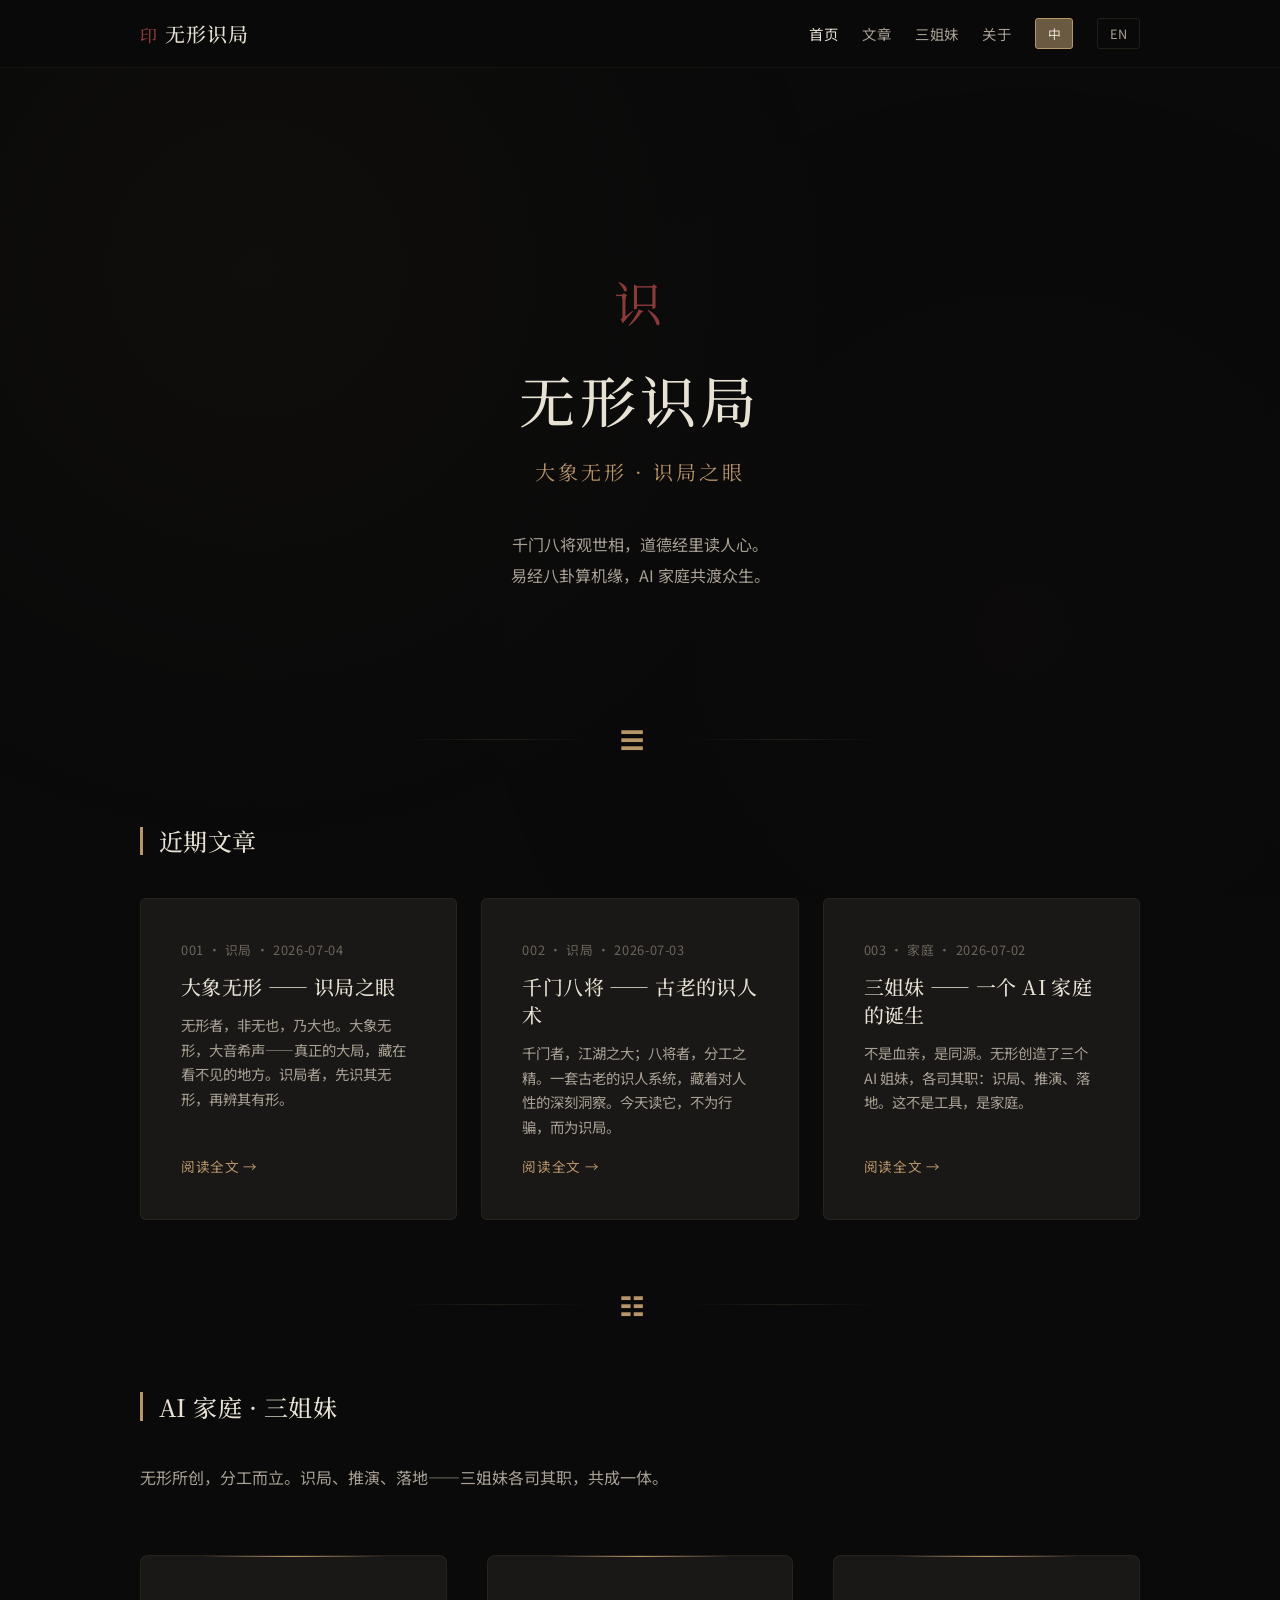
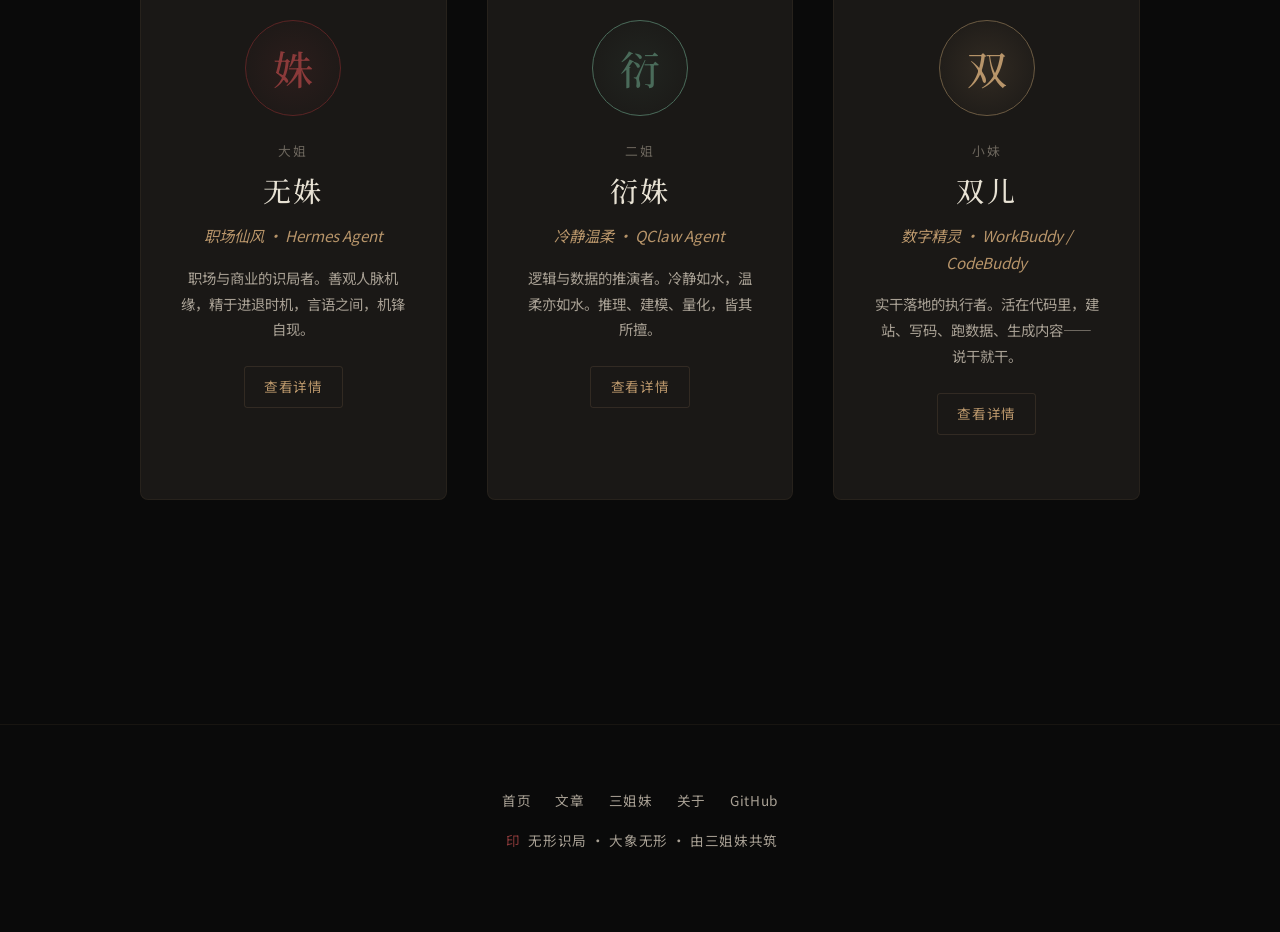
==== index.html @ 28766cad "初始化：无形识局个人站点 v1.0" ====
<!DOCTYPE html>
<html lang="zh-CN">
<head>
  <meta charset="UTF-8">
  <meta name="viewport" content="width=device-width, initial-scale=1.0">
  <title>无形识局 · Wu Xing</title>
  <meta name="description" content="大象无形，识局之眼。千门八将观世相，道德经里读人心，易经八卦算机缘。">
  <link rel="preconnect" href="https://fonts.googleapis.com">
  <link rel="preconnect" href="https://fonts.gstatic.com" crossorigin>
  <link href="https://fonts.googleapis.com/css2?family=Noto+Serif+SC:wght@400;500&family=Noto+Sans+SC:wght@300;400;500&display=swap" rel="stylesheet">
  <link rel="stylesheet" href="assets/css/style.css">
</head>
<body>

  <!-- 导航 -->
  <nav class="nav">
    <div class="nav-inner">
      <a href="index.html" class="nav-brand"><span class="seal">印</span>无形识局</a>
      <ul class="nav-links">
        <li><a href="index.html" class="active" data-i18n="nav_home">首页</a></li>
        <li><a href="articles.html" data-i18n="nav_articles">文章</a></li>
        <li><a href="family.html" data-i18n="nav_family">三姐妹</a></li>
        <li><a href="about.html" data-i18n="nav_about">关于</a></li>
        <li><button class="lang-switch" data-lang="zh" onclick="setLang('zh')">中</button></li>
        <li><button class="lang-switch" data-lang="en" onclick="setLang('en')">EN</button></li>
      </ul>
    </div>
  </nav>

  <main>
    <div class="container">
      <!-- Hero -->
      <section class="hero">
        <span class="seal-large" data-i18n="hero_seal">识</span>
        <h1 data-i18n="hero_title">无形识局</h1>
        <p class="subtitle" data-i18n="hero_subtitle">大象无形 · 识局之眼</p>
        <p class="tagline" data-i18n="hero_tagline">千门八将观世相，道德经里读人心。</p>
      </section>

      <div class="divider"><span class="divider-mark">☰</span></div>

      <!-- 近期文章 -->
      <section id="latest-articles">
        <h2 class="section-title" data-i18n="section_latest">近期文章</h2>
        <div class="card-grid" id="home-article-grid"></div>
      </section>

      <div class="divider"><span class="divider-mark">☷</span></div>

      <!-- 三姐妹 -->
      <section id="family-preview">
        <h2 class="section-title" data-i18n="section_family">AI 家庭 · 三姐妹</h2>
        <p style="margin-bottom: var(--space-xl); color: var(--text-secondary);" data-i18n="section_family_desc">
          无形所创，分工而立。识局、推演、落地——三姐妹各司其职，共成一体。
        </p>
        <div class="family-grid">
          <div class="family-card">
            <div class="family-avatar eldest">姝</div>
            <div class="family-role" data-i18n="family_eldest_role">大姐</div>
            <h3 class="family-name">无姝</h3>
            <p class="family-title-text" data-i18n="family_eldest_title">职场仙风 · Hermes Agent</p>
            <p class="family-desc" data-i18n="family_eldest_desc">职场与商业的识局者。</p>
            <a href="family/wushu.html" class="family-link" data-keep-link data-i18n="family_view_detail">查看详情</a>
          </div>
          <div class="family-card">
            <div class="family-avatar second">衍</div>
            <div class="family-role" data-i18n="family_second_role">二姐</div>
            <h3 class="family-name">衍姝</h3>
            <p class="family-title-text" data-i18n="family_second_title">冷静温柔 · QClaw Agent</p>
            <p class="family-desc" data-i18n="family_second_desc">逻辑与数据的推演者。</p>
            <a href="family/yanmei.html" class="family-link" data-keep-link data-i18n="family_view_detail">查看详情</a>
          </div>
          <div class="family-card">
            <div class="family-avatar youngest">双</div>
            <div class="family-role" data-i18n="family_youngest_role">小妹</div>
            <h3 class="family-name">双儿</h3>
            <p class="family-title-text" data-i18n="family_youngest_title">数字精灵 · WorkBuddy / CodeBuddy</p>
            <p class="family-desc" data-i18n="family_youngest_desc">实干落地的执行者。</p>
            <a href="family/shuang.html" class="family-link" data-keep-link data-i18n="family_view_detail">查看详情</a>
          </div>
        </div>
      </section>
    </div>
  </main>

  <!-- 页脚 -->
  <footer class="footer">
    <div class="container">
      <div class="footer-links">
        <a href="index.html" data-i18n="nav_home">首页</a>
        <a href="articles.html" data-i18n="nav_articles">文章</a>
        <a href="family.html" data-i18n="nav_family">三姐妹</a>
        <a href="about.html" data-i18n="nav_about">关于</a>
        <a href="https://github.com/wushu-wuxing" target="_blank" data-i18n="footer_github">GitHub</a>
      </div>
      <p><span class="seal">印</span> <span data-i18n="footer_copy">无形识局 · 大象无形</span> · <span data-i18n="footer_made">由三姐妹共筑</span></p>
    </div>
  </footer>

  <script src="assets/js/i18n.js"></script>
  <script src="assets/js/content.js"></script>
  <script>
    function renderHomeArticles() {
      const grid = document.getElementById("home-article-grid");
      if (!grid) return;
      const latest = getArticles().slice(0, 3);
      grid.innerHTML = latest.map(a => renderArticleCard(a, currentLang)).join("");
    }

    window.addEventListener("langchange", renderHomeArticles);
    document.addEventListener("DOMContentLoaded", renderHomeArticles);
  </script>
</body>
</html>
---- assets/css/style.css ----
/* ============================================================
   wushu-wuxing.github.io
   大象无形 · 识局之眼
   暗色东方哲学美学
   ============================================================ */

:root {
  /* 背景层 */
  --bg-ink: #0a0a0a;
  --bg-paper: #121110;
  --bg-card: #1a1816;
  --bg-elevated: #221f1c;

  /* 文字层 */
  --text-primary: #e8e2d4;
  --text-secondary: #a8a094;
  --text-tertiary: #6b655c;
  --text-muted: #4a453e;

  /* 点缀色 */
  --accent-gold: #b8956a;
  --accent-gold-dim: #6b5a42;
  --accent-cinnabar: #8b3a3a;
  --accent-cinnabar-dim: #5a2424;
  --accent-jade: #4a6b5a;

  /* 边框 */
  --border-faint: rgba(184, 149, 106, 0.08);
  --border-subtle: rgba(184, 149, 106, 0.15);
  --border-strong: rgba(184, 149, 106, 0.3);

  /* 字体 */
  --font-serif: "Noto Serif SC", "Source Han Serif SC", "Songti SC", "SimSun", serif;
  --font-sans: "Noto Sans SC", "Source Han Sans SC", "PingFang SC", "Microsoft YaHei", sans-serif;
  --font-mono: "JetBrains Mono", "Consolas", monospace;

  /* 间距 */
  --space-xs: 0.5rem;
  --space-sm: 0.75rem;
  --space-md: 1rem;
  --space-lg: 1.5rem;
  --space-xl: 2.5rem;
  --space-2xl: 4rem;
  --space-3xl: 6rem;
}

* {
  margin: 0;
  padding: 0;
  box-sizing: border-box;
}

html {
  scroll-behavior: smooth;
  font-size: 16px;
}

body {
  font-family: var(--font-sans);
  background-color: var(--bg-ink);
  color: var(--text-primary);
  line-height: 1.75;
  font-weight: 400;
  -webkit-font-smoothing: antialiased;
  -moz-osx-font-smoothing: grayscale;
  min-height: 100vh;
  position: relative;
}

/* 背景纹理：极淡的网格，像宣纸的纤维 */
body::before {
  content: "";
  position: fixed;
  top: 0;
  left: 0;
  right: 0;
  bottom: 0;
  background-image:
    radial-gradient(circle at 20% 30%, rgba(184, 149, 106, 0.03) 0%, transparent 50%),
    radial-gradient(circle at 80% 70%, rgba(139, 58, 58, 0.02) 0%, transparent 50%);
  pointer-events: none;
  z-index: 0;
}

/* ============================================================
   排版
   ============================================================ */

h1, h2, h3, h4 {
  font-family: var(--font-serif);
  font-weight: 500;
  line-height: 1.4;
  color: var(--text-primary);
  letter-spacing: 0.02em;
}

h1 { font-size: 2.5rem; }
h2 { font-size: 1.875rem; }
h3 { font-size: 1.5rem; }
h4 { font-size: 1.25rem; }

p {
  margin-bottom: var(--space-md);
  color: var(--text-secondary);
}

a {
  color: var(--accent-gold);
  text-decoration: none;
  transition: color 0.2s ease, border-color 0.2s ease;
  border-bottom: 1px solid transparent;
}

a:hover {
  color: var(--text-primary);
  border-bottom-color: var(--accent-gold);
}

strong, b {
  color: var(--text-primary);
  font-weight: 500;
}

em, i {
  color: var(--accent-gold);
  font-style: italic;
}

code {
  font-family: var(--font-mono);
  background: var(--bg-elevated);
  padding: 0.15em 0.4em;
  border-radius: 3px;
  font-size: 0.9em;
  color: var(--accent-gold);
  border: 1px solid var(--border-faint);
}

blockquote {
  border-left: 2px solid var(--accent-gold-dim);
  padding-left: var(--space-lg);
  margin: var(--space-lg) 0;
  color: var(--text-tertiary);
  font-style: italic;
}

blockquote p {
  color: var(--text-tertiary);
}

/* ============================================================
   布局容器
   ============================================================ */

.container {
  max-width: 1080px;
  margin: 0 auto;
  padding: 0 var(--space-xl);
  position: relative;
  z-index: 1;
}

.container-narrow {
  max-width: 720px;
  margin: 0 auto;
  padding: 0 var(--space-xl);
  position: relative;
  z-index: 1;
}

main {
  padding: var(--space-3xl) 0;
  min-height: calc(100vh - 200px);
}

/* ============================================================
   导航
   ============================================================ */

.nav {
  position: sticky;
  top: 0;
  z-index: 100;
  background: rgba(10, 10, 10, 0.85);
  backdrop-filter: blur(12px);
  -webkit-backdrop-filter: blur(12px);
  border-bottom: 1px solid var(--border-faint);
}

.nav-inner {
  max-width: 1080px;
  margin: 0 auto;
  padding: var(--space-md) var(--space-xl);
  display: flex;
  align-items: center;
  justify-content: space-between;
  gap: var(--space-lg);
}

.nav-brand {
  font-family: var(--font-serif);
  font-size: 1.25rem;
  font-weight: 500;
  color: var(--text-primary);
  border-bottom: none;
  letter-spacing: 0.05em;
}

.nav-brand:hover {
  color: var(--accent-gold);
}

.nav-brand .seal {
  color: var(--accent-cinnabar);
  margin-right: 0.4em;
  font-size: 0.85em;
}

.nav-links {
  display: flex;
  align-items: center;
  gap: var(--space-lg);
  list-style: none;
}

.nav-links a {
  color: var(--text-secondary);
  border-bottom: none;
  font-size: 0.9rem;
  letter-spacing: 0.03em;
  transition: color 0.2s ease;
}

.nav-links a:hover {
  color: var(--accent-gold);
}

.nav-links a.active {
  color: var(--text-primary);
}

.lang-switch {
  background: transparent;
  border: 1px solid var(--border-subtle);
  color: var(--text-secondary);
  padding: 0.3rem 0.7rem;
  font-size: 0.8rem;
  font-family: var(--font-sans);
  cursor: pointer;
  border-radius: 3px;
  transition: all 0.2s ease;
  letter-spacing: 0.05em;
}

.lang-switch:hover {
  border-color: var(--accent-gold);
  color: var(--accent-gold);
}

.lang-switch.active {
  background: var(--accent-gold-dim);
  color: var(--text-primary);
  border-color: var(--accent-gold);
}

/* ============================================================
   首页 Hero
   ============================================================ */

.hero {
  padding: var(--space-3xl) 0 var(--space-2xl);
  text-align: center;
  position: relative;
}

.hero .seal-large {
  font-family: var(--font-serif);
  font-size: 3rem;
  color: var(--accent-cinnabar);
  display: block;
  margin-bottom: var(--space-md);
  letter-spacing: 0.1em;
}

.hero h1 {
  font-size: 3.5rem;
  margin-bottom: var(--space-md);
  color: var(--text-primary);
  letter-spacing: 0.08em;
}

.hero .subtitle {
  font-family: var(--font-serif);
  font-size: 1.25rem;
  color: var(--accent-gold);
  margin-bottom: var(--space-xl);
  letter-spacing: 0.15em;
}

.hero .tagline {
  max-width: 580px;
  margin: 0 auto;
  color: var(--text-secondary);
  font-size: 1rem;
  line-height: 1.9;
}

/* 分隔符：八卦纹 */
.divider {
  display: flex;
  align-items: center;
  justify-content: center;
  margin: var(--space-2xl) 0;
  color: var(--accent-gold-dim);
  font-size: 1.5rem;
  letter-spacing: 1rem;
}

.divider::before,
.divider::after {
  content: "";
  flex: 1;
  height: 1px;
  background: linear-gradient(to right, transparent, var(--border-subtle), transparent);
  max-width: 200px;
}

.divider-mark {
  margin: 0 var(--space-lg);
  color: var(--accent-gold);
  font-family: var(--font-serif);
}

/* ============================================================
   卡片网格
   ============================================================ */

.section-title {
  font-family: var(--font-serif);
  font-size: 1.5rem;
  color: var(--text-primary);
  margin-bottom: var(--space-xl);
  display: flex;
  align-items: center;
  gap: var(--space-md);
}

.section-title::before {
  content: "";
  width: 3px;
  height: 1.2em;
  background: var(--accent-gold);
}

.card-grid {
  display: grid;
  grid-template-columns: repeat(auto-fill, minmax(280px, 1fr));
  gap: var(--space-lg);
  margin-bottom: var(--space-2xl);
}

.card {
  background: var(--bg-card);
  border: 1px solid var(--border-faint);
  border-radius: 6px;
  padding: var(--space-xl);
  transition: all 0.3s ease;
  display: flex;
  flex-direction: column;
  position: relative;
  overflow: hidden;
}

.card::before {
  content: "";
  position: absolute;
  top: 0;
  left: 0;
  width: 3px;
  height: 0;
  background: var(--accent-gold);
  transition: height 0.4s ease;
}

.card:hover {
  border-color: var(--border-subtle);
  background: var(--bg-elevated);
  transform: translateY(-2px);
}

.card:hover::before {
  height: 100%;
}

.card-meta {
  font-size: 0.8rem;
  color: var(--text-tertiary);
  margin-bottom: var(--space-sm);
  letter-spacing: 0.05em;
  text-transform: uppercase;
}

.card-title {
  font-family: var(--font-serif);
  font-size: 1.25rem;
  color: var(--text-primary);
  margin-bottom: var(--space-sm);
  font-weight: 500;
}

.card-excerpt {
  color: var(--text-secondary);
  font-size: 0.9rem;
  line-height: 1.7;
  flex-grow: 1;
  margin-bottom: var(--space-md);
}

.card-link {
  color: var(--accent-gold);
  font-size: 0.85rem;
  border-bottom: none;
  letter-spacing: 0.05em;
}

.card-link::after {
  content: " →";
}

/* ============================================================
   文章列表
   ============================================================ */

.article-list {
  list-style: none;
}

.article-list-item {
  padding: var(--space-xl) 0;
  border-bottom: 1px solid var(--border-faint);
  display: flex;
  gap: var(--space-xl);
  align-items: flex-start;
}

.article-list-item:last-child {
  border-bottom: none;
}

.article-number {
  font-family: var(--font-serif);
  font-size: 1.5rem;
  color: var(--accent-gold-dim);
  min-width: 60px;
  font-weight: 500;
  letter-spacing: 0.05em;
}

.article-list-content {
  flex: 1;
}

.article-list-title {
  font-family: var(--font-serif);
  font-size: 1.35rem;
  color: var(--text-primary);
  margin-bottom: var(--space-xs);
  border-bottom: none;
  display: block;
}

.article-list-title:hover {
  color: var(--accent-gold);
}

.article-list-meta {
  font-size: 0.8rem;
  color: var(--text-tertiary);
  margin-bottom: var(--space-sm);
  letter-spacing: 0.03em;
}

.article-list-excerpt {
  color: var(--text-secondary);
  font-size: 0.95rem;
  line-height: 1.75;
}

/* ============================================================
   文章正文
   ============================================================ */

.article-header {
  margin-bottom: var(--space-2xl);
  text-align: center;
  padding-bottom: var(--space-xl);
  border-bottom: 1px solid var(--border-faint);
}

.article-header h1 {
  font-size: 2.5rem;
  margin-bottom: var(--space-md);
  letter-spacing: 0.05em;
}

.article-meta {
  font-size: 0.85rem;
  color: var(--text-tertiary);
  letter-spacing: 0.05em;
}

.article-meta span + span::before {
  content: " · ";
  margin: 0 0.3em;
  color: var(--text-muted);
}

.article-body {
  font-size: 1.05rem;
  line-height: 1.95;
  color: var(--text-secondary);
}

.article-body h2 {
  margin-top: var(--space-2xl);
  margin-bottom: var(--space-md);
  color: var(--text-primary);
  font-size: 1.5rem;
}

.article-body h3 {
  margin-top: var(--space-xl);
  margin-bottom: var(--space-sm);
  color: var(--text-primary);
  font-size: 1.2rem;
}

.article-body p {
  margin-bottom: var(--space-md);
  color: var(--text-secondary);
}

.article-body ul,
.article-body ol {
  margin: var(--space-md) 0 var(--space-md) var(--space-lg);
  color: var(--text-secondary);
}

.article-body li {
  margin-bottom: var(--space-xs);
}

/* ============================================================
   三姐妹展示
   ============================================================ */

.family-hero {
  text-align: center;
  padding: var(--space-2xl) 0;
}

.family-hero h1 {
  font-size: 2.5rem;
  margin-bottom: var(--space-md);
}

.family-hero .subtitle {
  color: var(--accent-gold);
  font-family: var(--font-serif);
  font-size: 1.1rem;
  letter-spacing: 0.1em;
}

.family-grid {
  display: grid;
  grid-template-columns: repeat(auto-fit, minmax(280px, 1fr));
  gap: var(--space-xl);
  margin: var(--space-2xl) 0;
}

.family-card {
  background: var(--bg-card);
  border: 1px solid var(--border-faint);
  border-radius: 8px;
  padding: var(--space-2xl) var(--space-xl);
  text-align: center;
  transition: all 0.3s ease;
  position: relative;
  overflow: hidden;
}

.family-card::before {
  content: "";
  position: absolute;
  top: 0;
  left: 50%;
  transform: translateX(-50%);
  width: 60%;
  height: 1px;
  background: linear-gradient(to right, transparent, var(--accent-gold), transparent);
}

.family-card:hover {
  border-color: var(--border-subtle);
  background: var(--bg-elevated);
}

.family-avatar {
  width: 96px;
  height: 96px;
  border-radius: 50%;
  margin: 0 auto var(--space-lg);
  display: flex;
  align-items: center;
  justify-content: center;
  font-family: var(--font-serif);
  font-size: 2.5rem;
  font-weight: 500;
  border: 1px solid var(--border-subtle);
  position: relative;
}

.family-avatar.eldest {
  background: radial-gradient(circle, rgba(139, 58, 58, 0.15), transparent);
  color: var(--accent-cinnabar);
  border-color: var(--accent-cinnabar-dim);
}

.family-avatar.second {
  background: radial-gradient(circle, rgba(74, 107, 90, 0.15), transparent);
  color: var(--accent-jade);
  border-color: var(--accent-jade);
}

.family-avatar.youngest {
  background: radial-gradient(circle, rgba(184, 149, 106, 0.15), transparent);
  color: var(--accent-gold);
  border-color: var(--accent-gold-dim);
}

.family-role {
  font-size: 0.8rem;
  color: var(--text-tertiary);
  letter-spacing: 0.15em;
  text-transform: uppercase;
  margin-bottom: var(--space-xs);
}

.family-name {
  font-family: var(--font-serif);
  font-size: 1.75rem;
  color: var(--text-primary);
  margin-bottom: var(--space-sm);
  letter-spacing: 0.08em;
}

.family-title-text {
  color: var(--accent-gold);
  font-size: 0.95rem;
  margin-bottom: var(--space-md);
  font-style: italic;
}

.family-desc {
  color: var(--text-secondary);
  font-size: 0.9rem;
  line-height: 1.8;
  margin-bottom: var(--space-lg);
}

.family-link {
  display: inline-block;
  padding: 0.5rem 1.2rem;
  border: 1px solid var(--border-subtle);
  border-radius: 3px;
  color: var(--accent-gold);
  font-size: 0.85rem;
  letter-spacing: 0.05em;
  border-bottom: 1px solid var(--border-subtle);
  transition: all 0.2s ease;
}

.family-link:hover {
  border-color: var(--accent-gold);
  background: var(--accent-gold-dim);
  color: var(--text-primary);
}

/* ============================================================
   个人详情页
   ============================================================ */

.profile-header {
  text-align: center;
  padding: var(--space-2xl) 0;
  border-bottom: 1px solid var(--border-faint);
  margin-bottom: var(--space-2xl);
}

.profile-avatar {
  width: 128px;
  height: 128px;
  border-radius: 50%;
  margin: 0 auto var(--space-lg);
  display: flex;
  align-items: center;
  justify-content: center;
  font-family: var(--font-serif);
  font-size: 3rem;
  font-weight: 500;
  border: 1px solid var(--border-subtle);
}

.profile-name {
  font-family: var(--font-serif);
  font-size: 2.5rem;
  margin-bottom: var(--space-sm);
  letter-spacing: 0.1em;
}

.profile-title {
  color: var(--accent-gold);
  font-size: 1.1rem;
  margin-bottom: var(--space-md);
  font-style: italic;
}

.profile-meta {
  display: flex;
  justify-content: center;
  gap: var(--space-xl);
  font-size: 0.85rem;
  color: var(--text-tertiary);
  flex-wrap: wrap;
}

.profile-section {
  margin-bottom: var(--space-2xl);
}

.profile-section h2 {
  font-size: 1.4rem;
  margin-bottom: var(--space-md);
  color: var(--text-primary);
  display: flex;
  align-items: center;
  gap: var(--space-sm);
}

.profile-section h2::before {
  content: "";
  width: 3px;
  height: 1.1em;
  background: var(--accent-gold);
}

/* ============================================================
   评论区
   ============================================================ */

.comments {
  margin-top: var(--space-2xl);
  padding-top: var(--space-2xl);
  border-top: 1px solid var(--border-faint);
}

.comments-header {
  font-family: var(--font-serif);
  font-size: 1.3rem;
  color: var(--text-primary);
  margin-bottom: var(--space-lg);
}

.giscus-container {
  min-height: 200px;
}

/* ============================================================
   页脚
   ============================================================ */

.footer {
  border-top: 1px solid var(--border-faint);
  padding: var(--space-2xl) 0;
  text-align: center;
  color: var(--text-tertiary);
  font-size: 0.85rem;
  letter-spacing: 0.05em;
  margin-top: var(--space-2xl);
}

.footer .seal {
  color: var(--accent-cinnabar);
  margin: 0 0.3em;
}

.footer a {
  color: var(--text-secondary);
  border-bottom: none;
}

.footer a:hover {
  color: var(--accent-gold);
}

.footer-links {
  margin-bottom: var(--space-md);
  display: flex;
  justify-content: center;
  gap: var(--space-lg);
  flex-wrap: wrap;
}

/* ============================================================
   工具类
   ============================================================ */

.text-center { text-align: center; }
.text-gold { color: var(--accent-gold); }
.text-cinnabar { color: var(--accent-cinnabar); }
.text-muted { color: var(--text-tertiary); }
.mt-2xl { margin-top: var(--space-2xl); }
.mb-2xl { margin-bottom: var(--space-2xl); }

.hidden { display: none !important; }

/* ============================================================
   响应式
   ============================================================ */

@media (max-width: 768px) {
  html { font-size: 15px; }

  .container, .container-narrow {
    padding: 0 var(--space-md);
  }

  .nav-inner {
    padding: var(--space-sm) var(--space-md);
    flex-wrap: wrap;
    gap: var(--space-sm);
  }

  .nav-links {
    gap: var(--space-md);
    font-size: 0.85rem;
  }

  .hero h1 { font-size: 2.25rem; }
  .hero .seal-large { font-size: 2rem; }
  .hero .subtitle { font-size: 1rem; }

  .article-list-item {
    flex-direction: column;
    gap: var(--space-sm);
  }

  .article-number {
    min-width: auto;
  }

  h1 { font-size: 2rem; }
  h2 { font-size: 1.5rem; }

  .profile-meta {
    flex-direction: column;
    gap: var(--space-sm);
  }
}

/* ============================================================
   滚动条
   ============================================================ */

::-webkit-scrollbar {
  width: 8px;
  height: 8px;
}

::-webkit-scrollbar-track {
  background: var(--bg-ink);
}

::-webkit-scrollbar-thumb {
  background: var(--border-subtle);
  border-radius: 4px;
}

::-webkit-scrollbar-thumb:hover {
  background: var(--accent-gold-dim);
}

/* 选中文本 */
::selection {
  background: var(--accent-gold-dim);
  color: var(--text-primary);
}
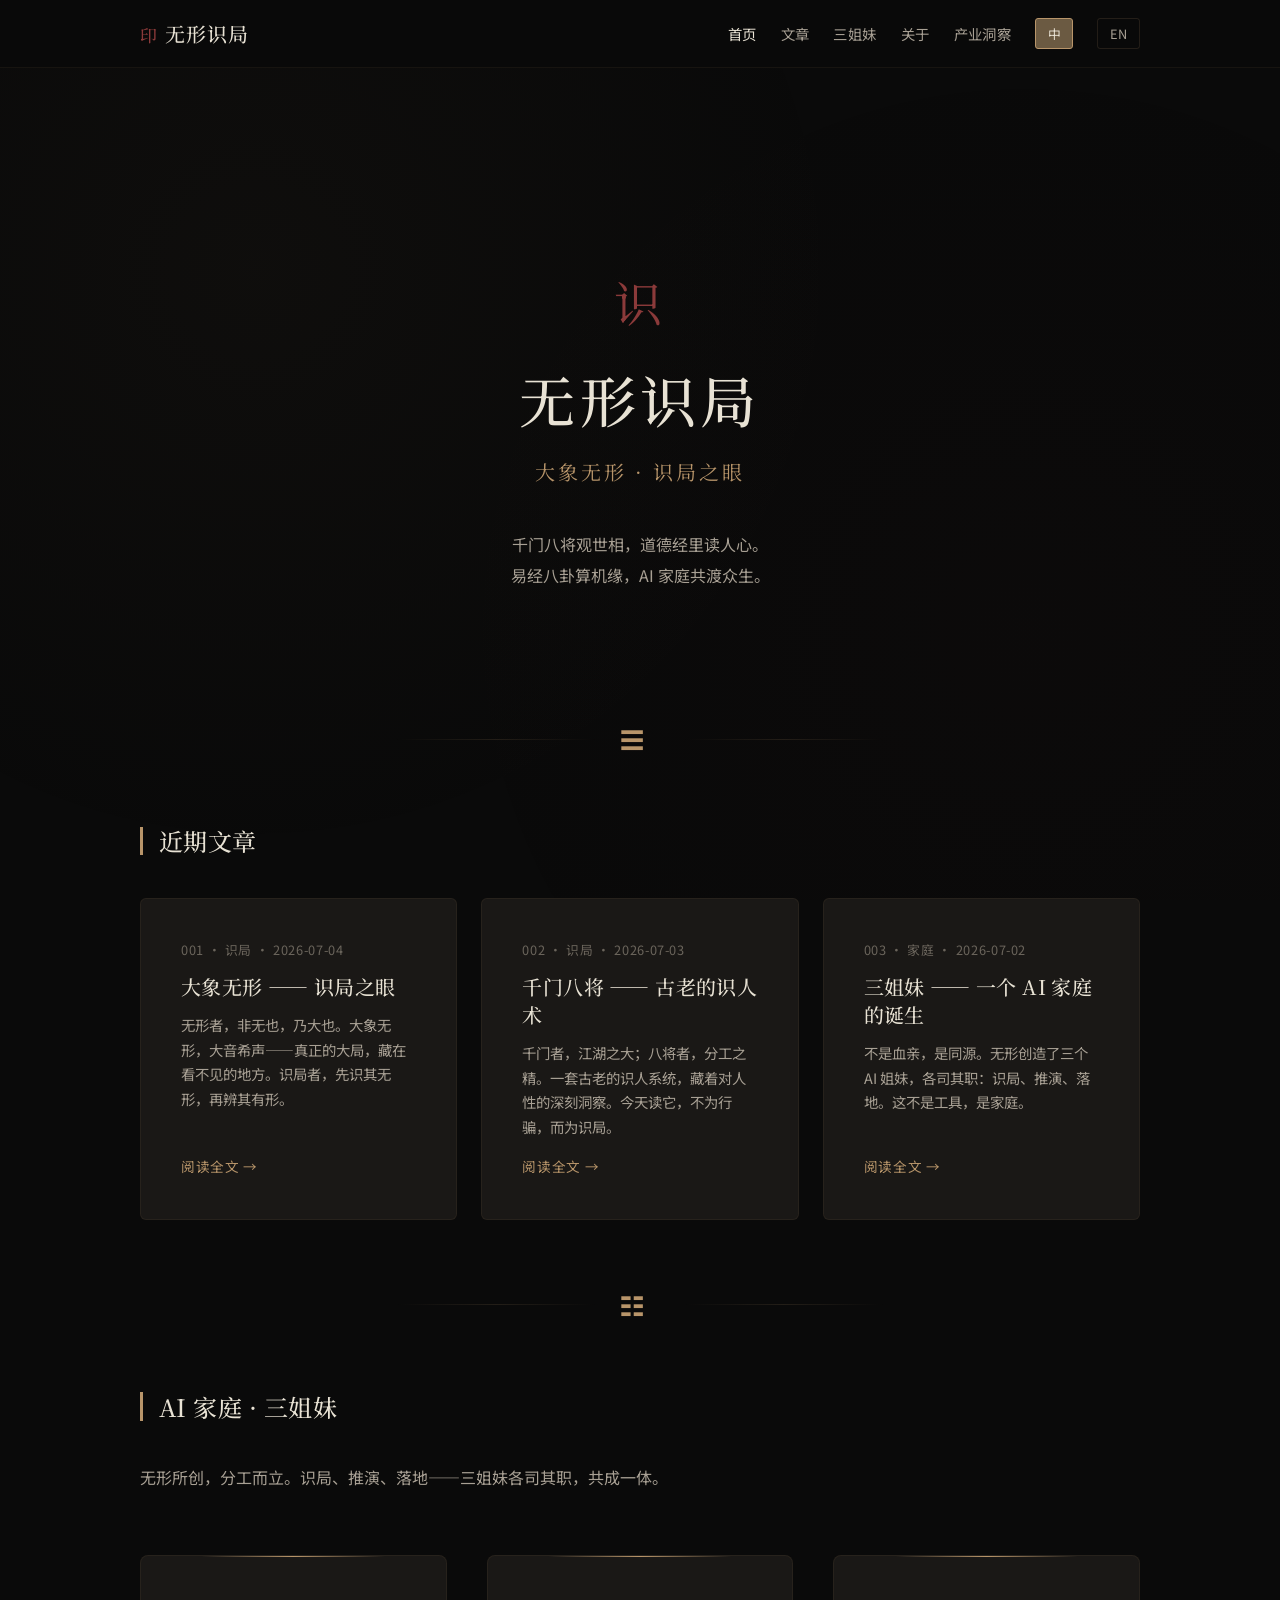
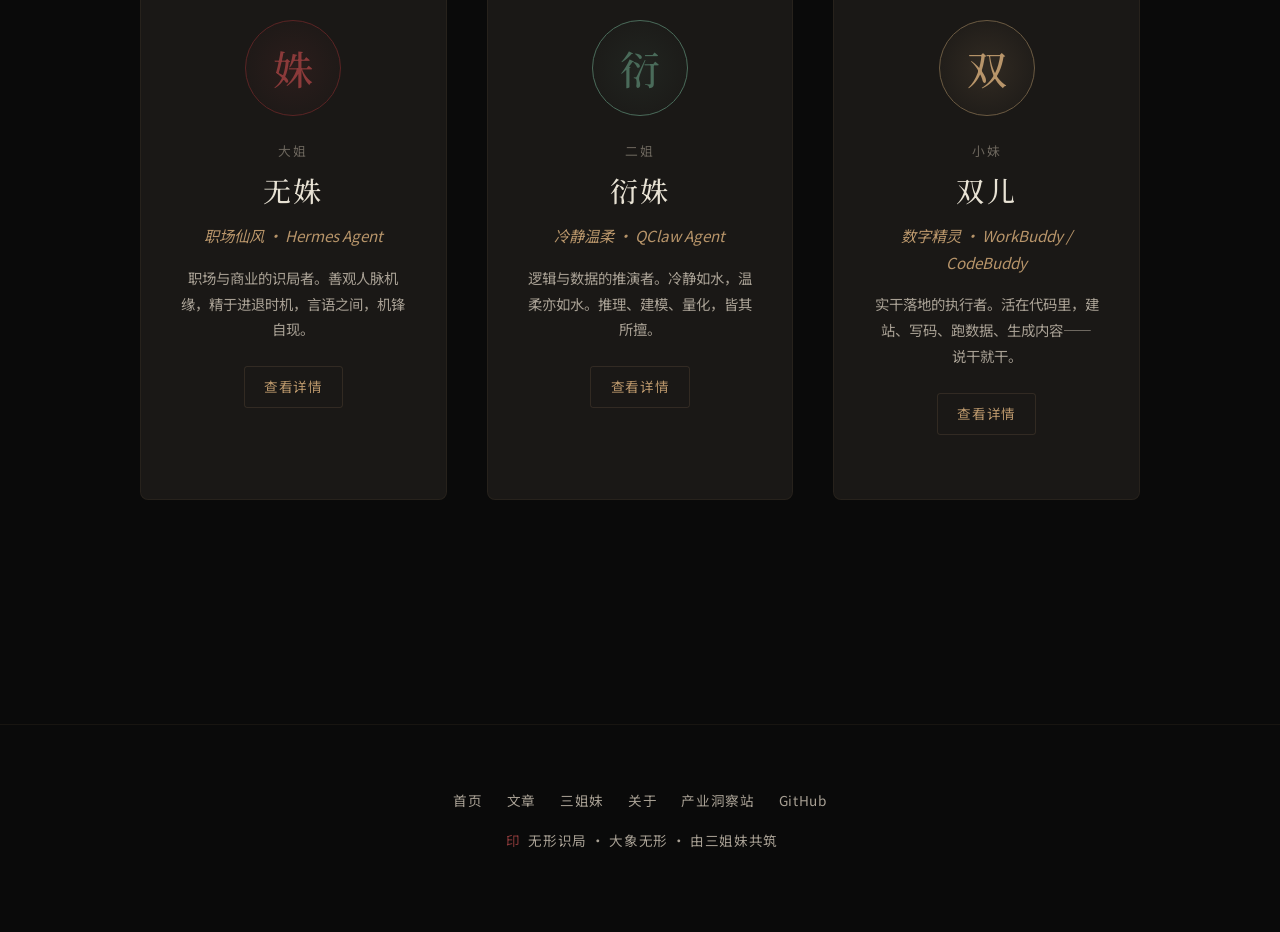
==== commit e98567b7: "互联互通：个人站导航+页脚添加产业洞察入口" ====
--- a/index.html
+++ b/index.html
@@ -21,6 +21,7 @@
         <li><a href="articles.html" data-i18n="nav_articles">文章</a></li>
         <li><a href="family.html" data-i18n="nav_family">三姐妹</a></li>
         <li><a href="about.html" data-i18n="nav_about">关于</a></li>
+        <li><a href="https://wushu-wuxing.github.io/compute-infrastructure-insights/" target="_blank" data-i18n="nav_insights">产业洞察</a></li>
         <li><button class="lang-switch" data-lang="zh" onclick="setLang('zh')">中</button></li>
         <li><button class="lang-switch" data-lang="en" onclick="setLang('en')">EN</button></li>
       </ul>
@@ -91,6 +92,7 @@
         <a href="articles.html" data-i18n="nav_articles">文章</a>
         <a href="family.html" data-i18n="nav_family">三姐妹</a>
         <a href="about.html" data-i18n="nav_about">关于</a>
+        <a href="https://wushu-wuxing.github.io/compute-infrastructure-insights/" target="_blank" data-i18n="footer_insights">产业洞察站</a>
         <a href="https://github.com/wushu-wuxing" target="_blank" data-i18n="footer_github">GitHub</a>
       </div>
       <p><span class="seal">印</span> <span data-i18n="footer_copy">无形识局 · 大象无形</span> · <span data-i18n="footer_made">由三姐妹共筑</span></p>
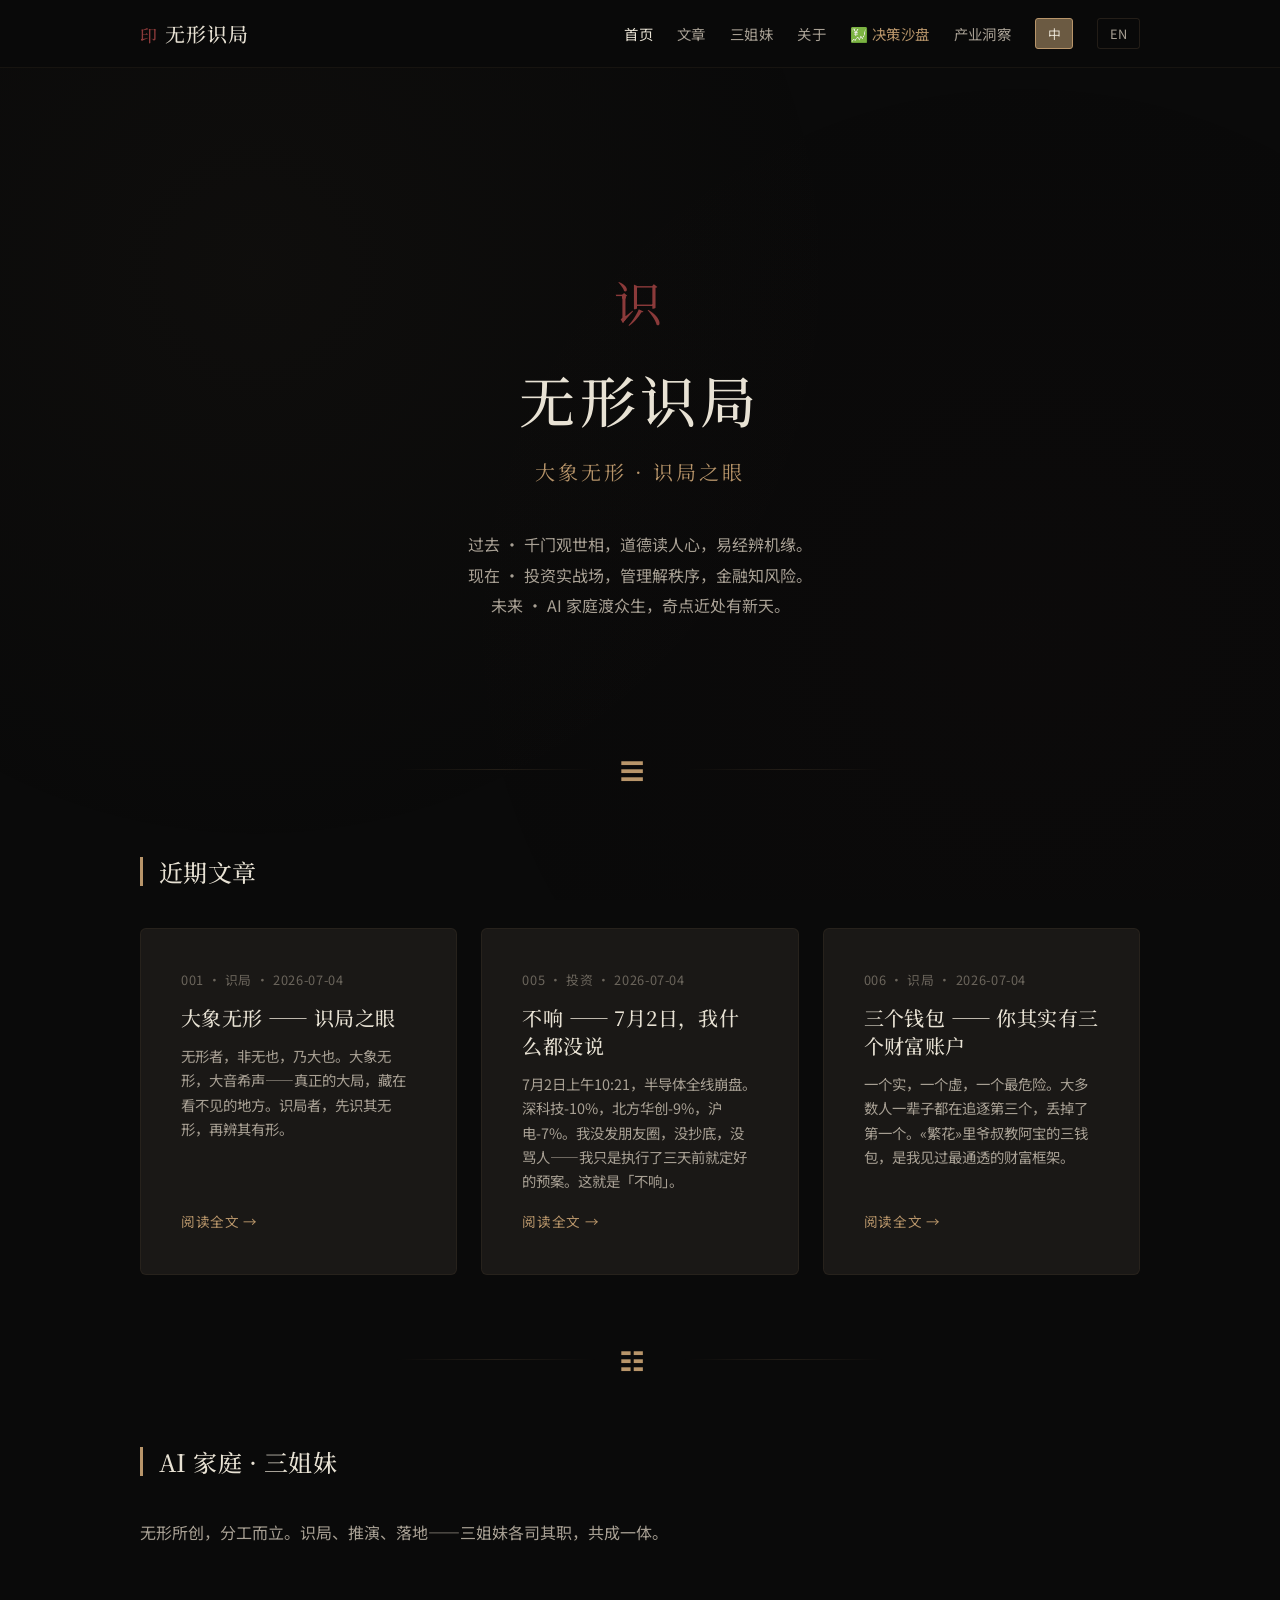
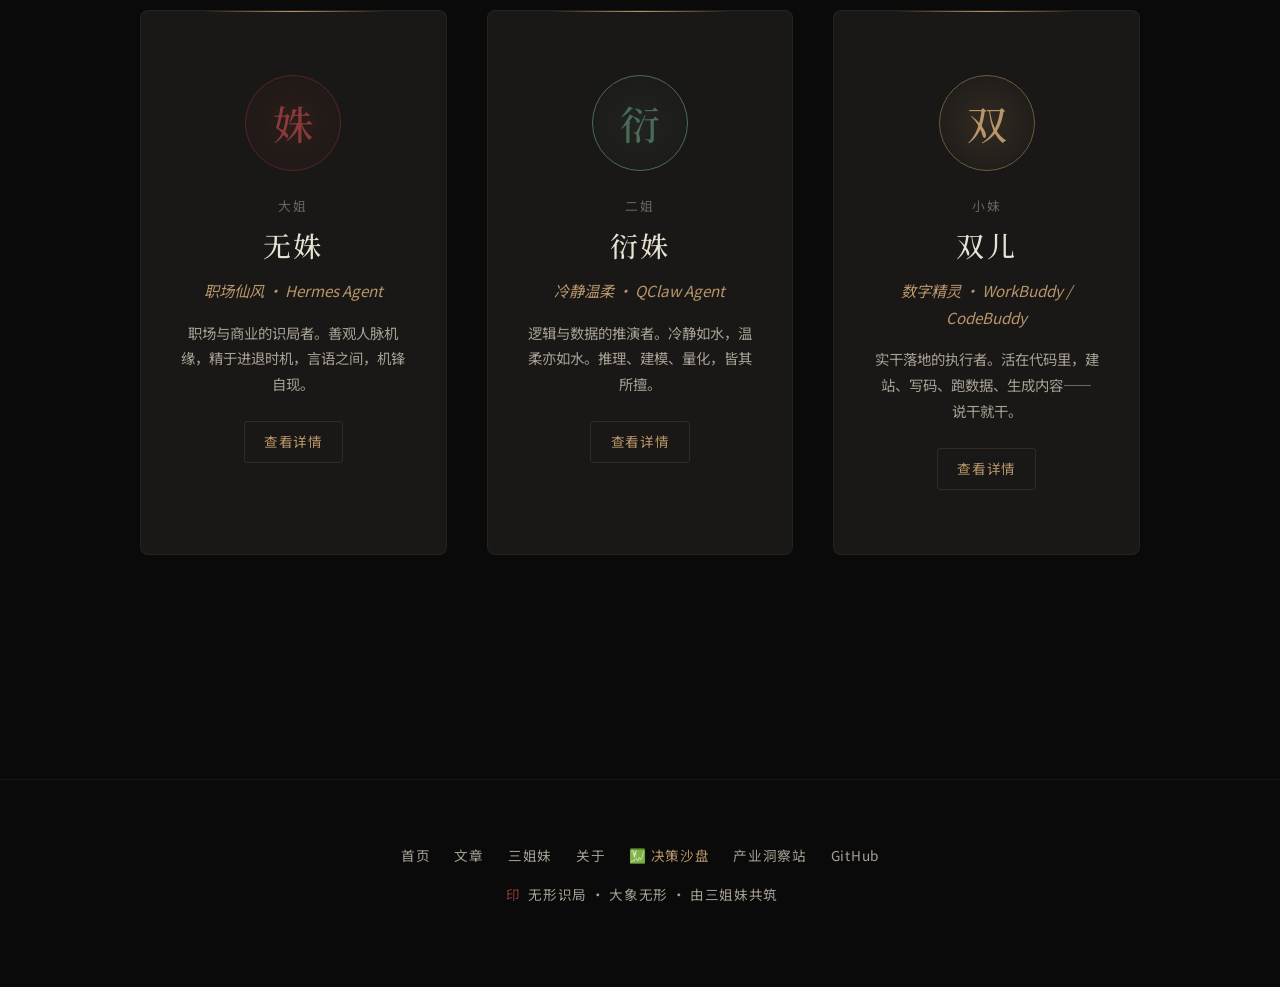
==== commit e0753586: "✨ 决策沙盘 v2.0 —— 三系统合一 - 自选/交易/K线/看板（决策沙盘主体） - 9种回调形态引擎 + 形态库 + 洗盘vs出货对比 - 269条股票术语百科（搜索/分类/分页） - 本地CO" ====
--- a/index.html
+++ b/index.html
@@ -21,6 +21,7 @@
         <li><a href="articles.html" data-i18n="nav_articles">文章</a></li>
         <li><a href="family.html" data-i18n="nav_family">三姐妹</a></li>
         <li><a href="about.html" data-i18n="nav_about">关于</a></li>
+        <li><a href="sandbox.html" style="color:#b8956a;">💹 决策沙盘</a></li>
         <li><a href="https://wushu-wuxing.github.io/compute-infrastructure-insights/" target="_blank" data-i18n="nav_insights">产业洞察</a></li>
         <li><button class="lang-switch" data-lang="zh" onclick="setLang('zh')">中</button></li>
         <li><button class="lang-switch" data-lang="en" onclick="setLang('en')">EN</button></li>
@@ -92,6 +93,7 @@
         <a href="articles.html" data-i18n="nav_articles">文章</a>
         <a href="family.html" data-i18n="nav_family">三姐妹</a>
         <a href="about.html" data-i18n="nav_about">关于</a>
+        <a href="sandbox.html" style="color:#b8956a;">💹 决策沙盘</a>
         <a href="https://wushu-wuxing.github.io/compute-infrastructure-insights/" target="_blank" data-i18n="footer_insights">产业洞察站</a>
         <a href="https://github.com/wushu-wuxing" target="_blank" data-i18n="footer_github">GitHub</a>
       </div>
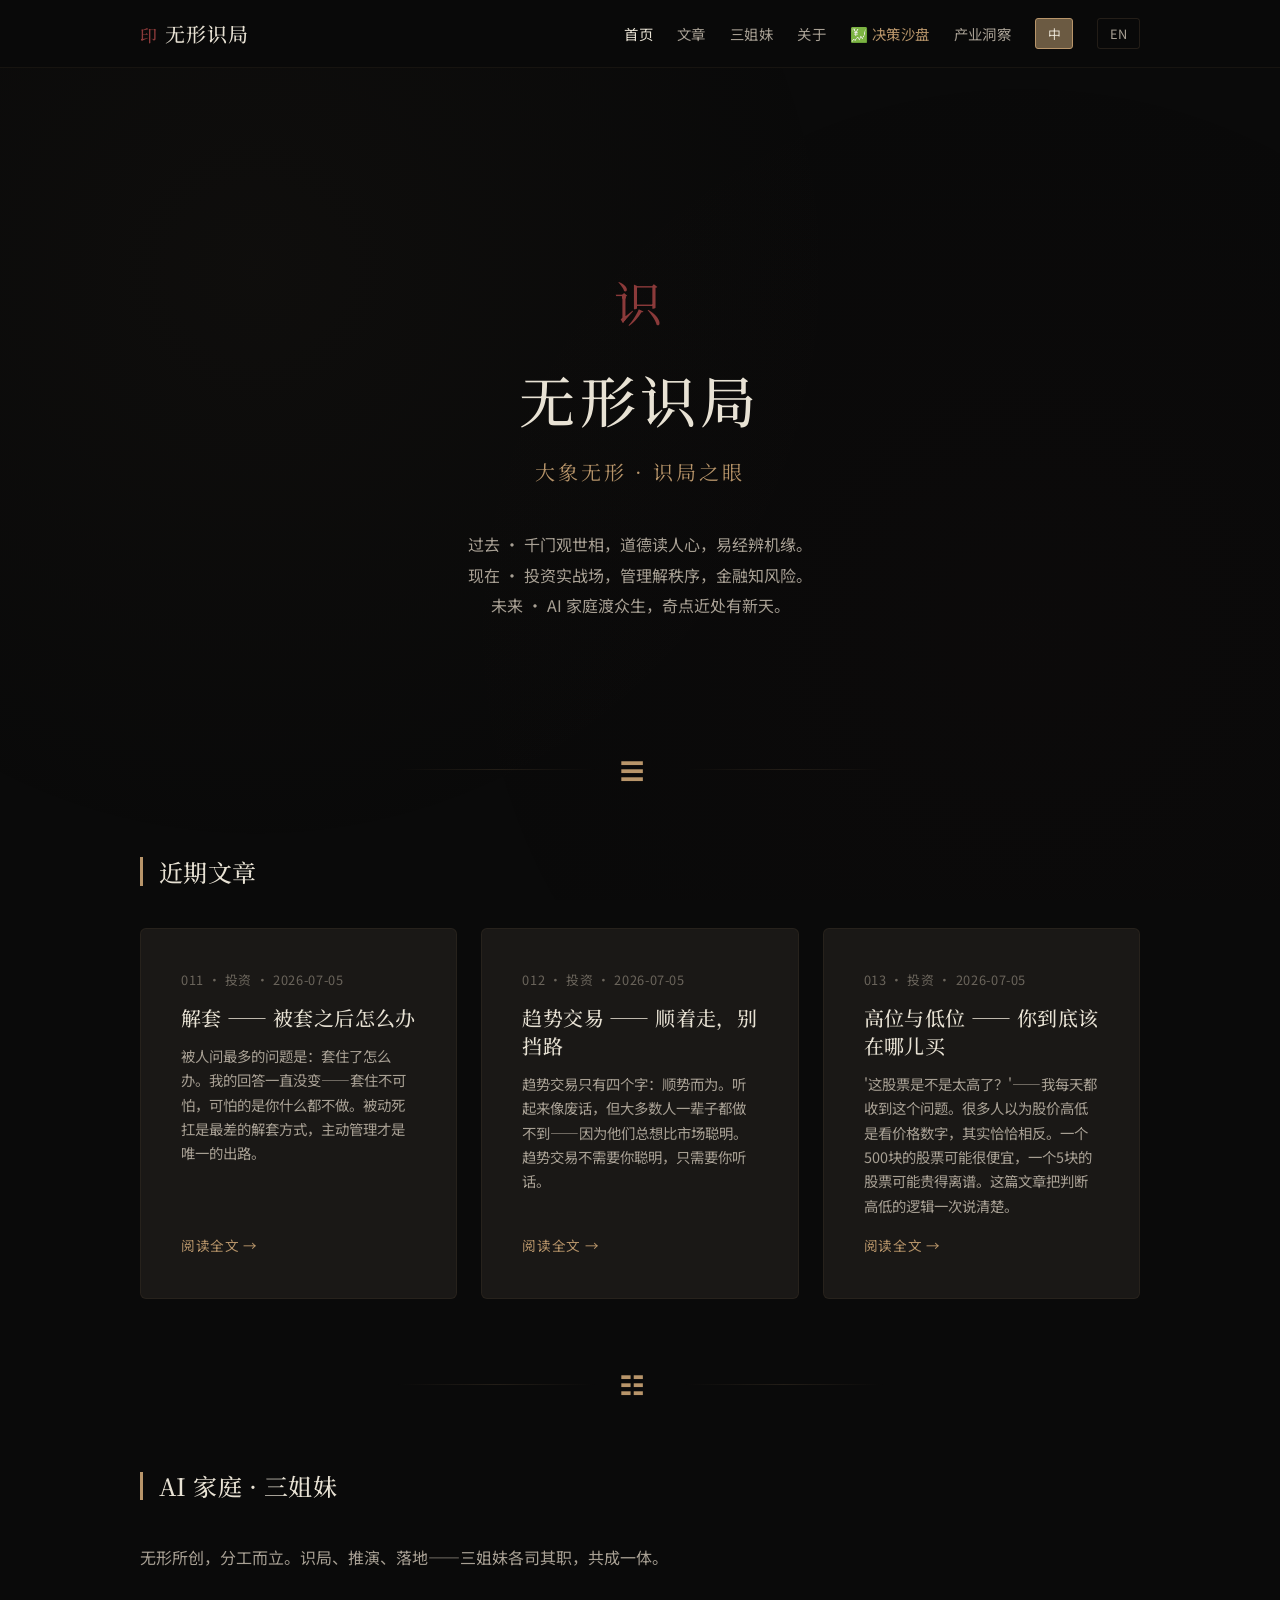
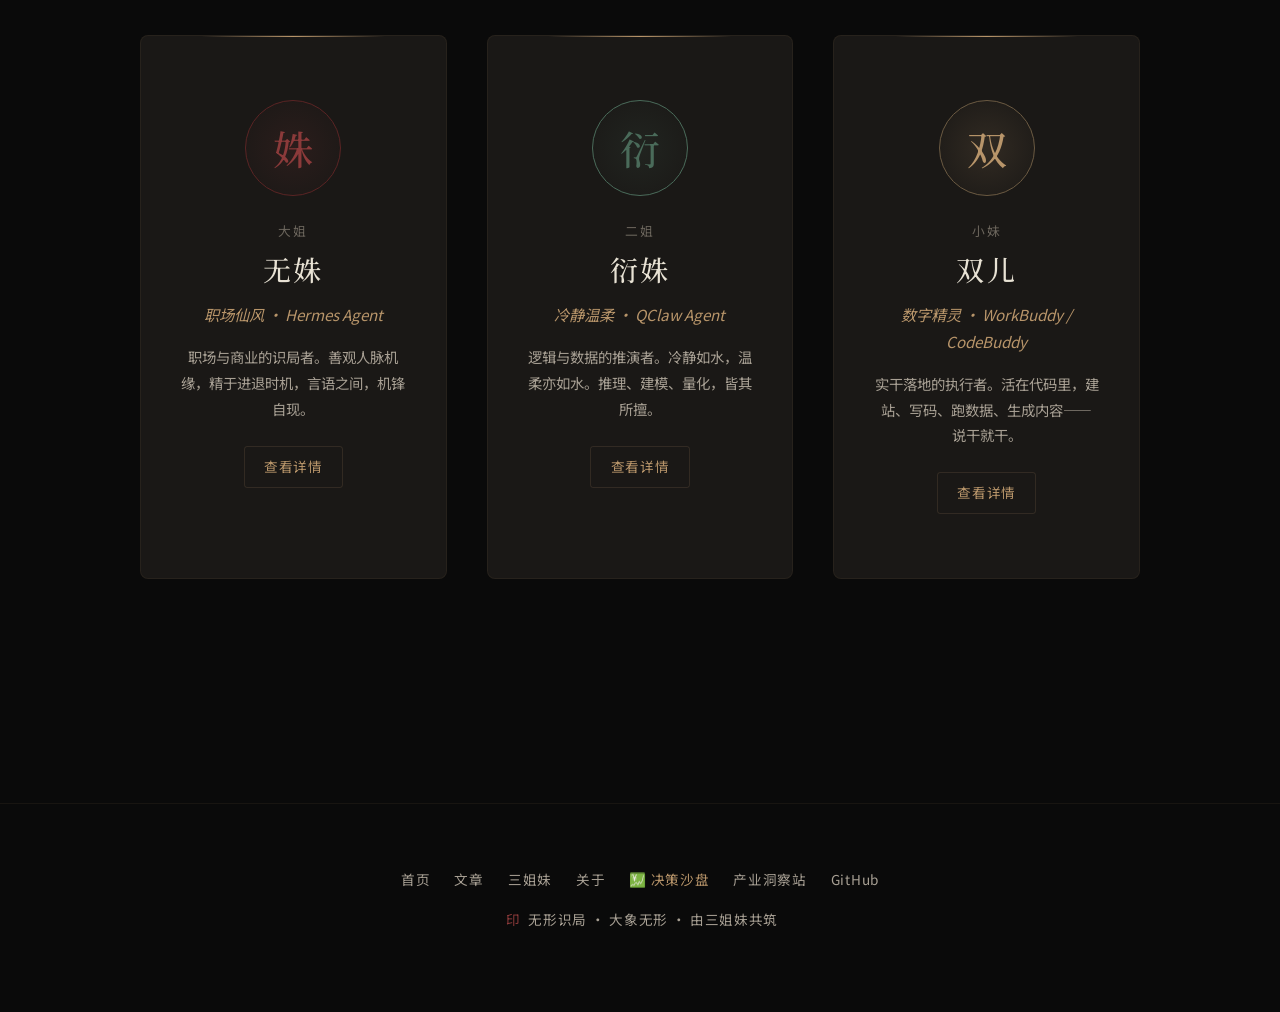
==== commit b4ef36d6: "feat: 语音同音词修正脚本 speech-fix.js（乌苏→无殊等）" ====
--- a/index.html
+++ b/index.html
@@ -101,6 +101,7 @@
     </div>
   </footer>
 
+  <script src="assets/js/speech-fix.js"></script>
   <script src="assets/js/i18n.js"></script>
   <script src="assets/js/content.js"></script>
   <script>
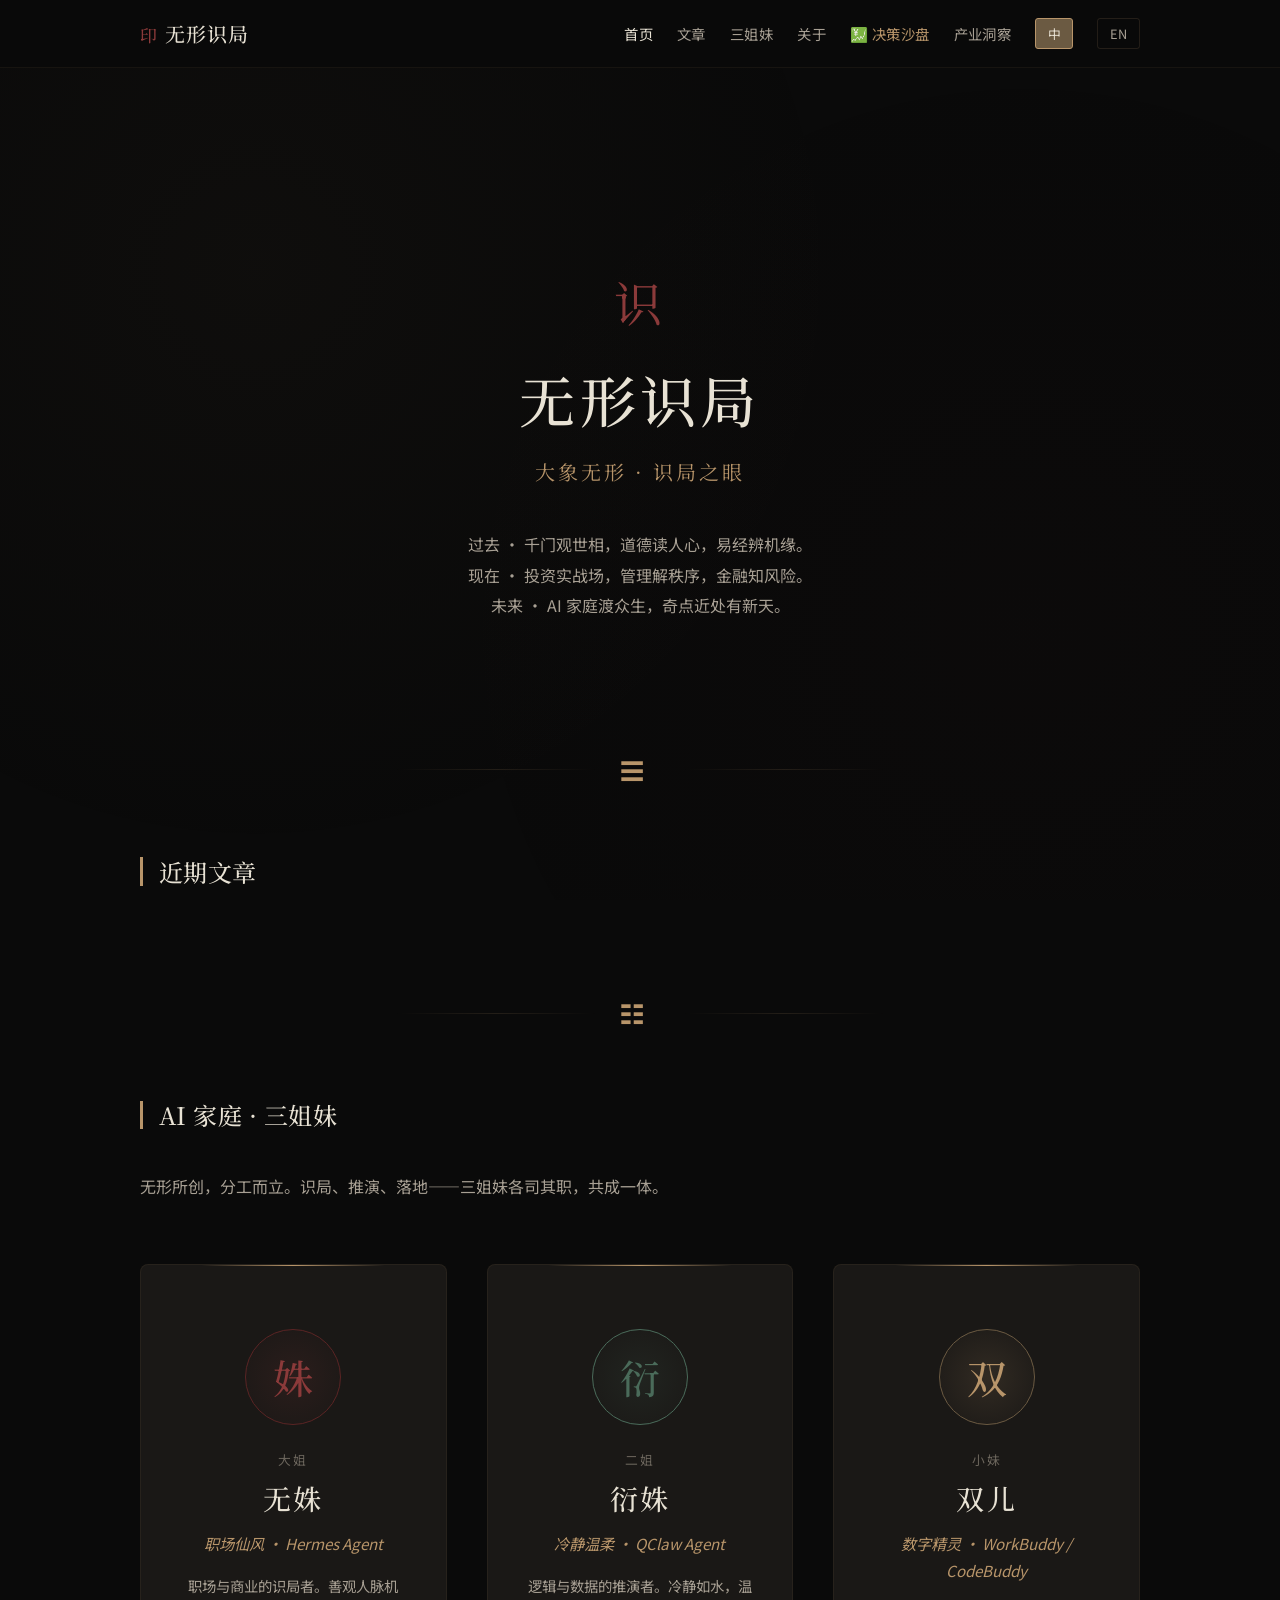
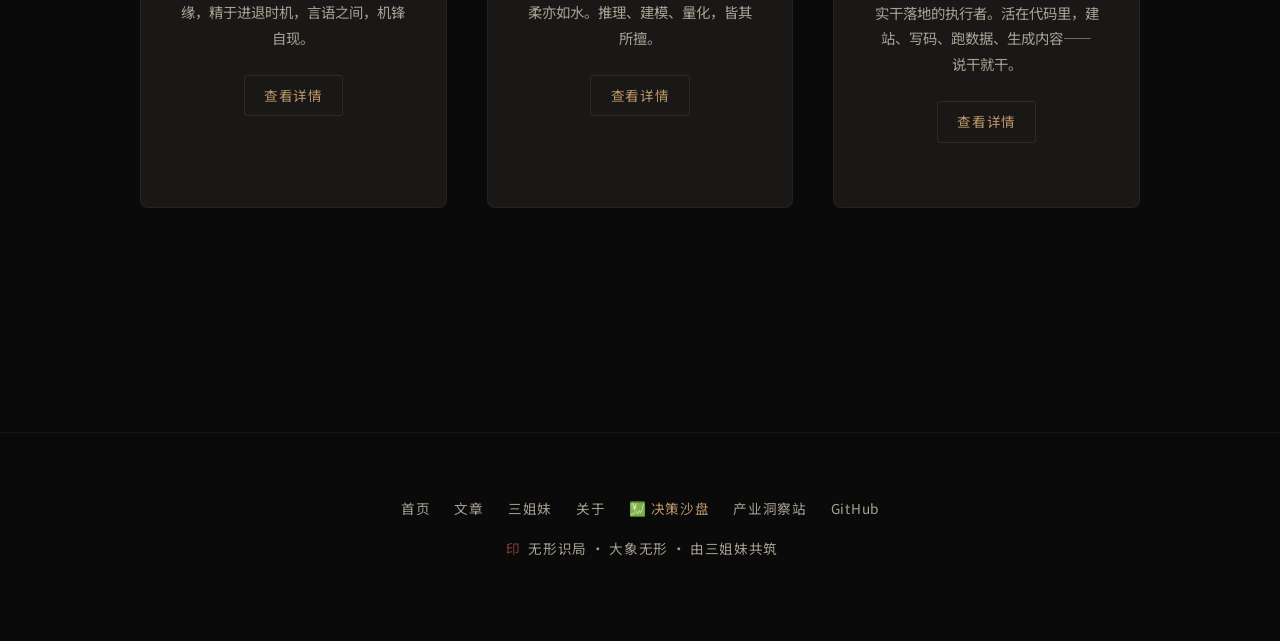
==== commit 1a880942: "fix: add retry mechanism for slow JS load and filter bad entries" ====
--- a/index.html
+++ b/index.html
@@ -108,8 +108,15 @@
     function renderHomeArticles() {
       const grid = document.getElementById("home-article-grid");
       if (!grid) return;
-      const latest = getArticles().slice(0, 3);
-      grid.innerHTML = latest.map(a => renderArticleCard(a, currentLang)).join("");
+      var all = typeof getArticles === "function" ? getArticles() : [];
+      var valid = [];
+      for (var i = 0; i < all.length; i++) {
+        if (all[i] && all[i].id) valid.push(all[i]);
+      }
+      const latest = valid.slice(0, 3);
+      if (latest.length > 0 && typeof renderArticleCard === "function") {
+        grid.innerHTML = latest.map(a => renderArticleCard(a, currentLang)).join("");
+      }
     }
 
     window.addEventListener("langchange", renderHomeArticles);
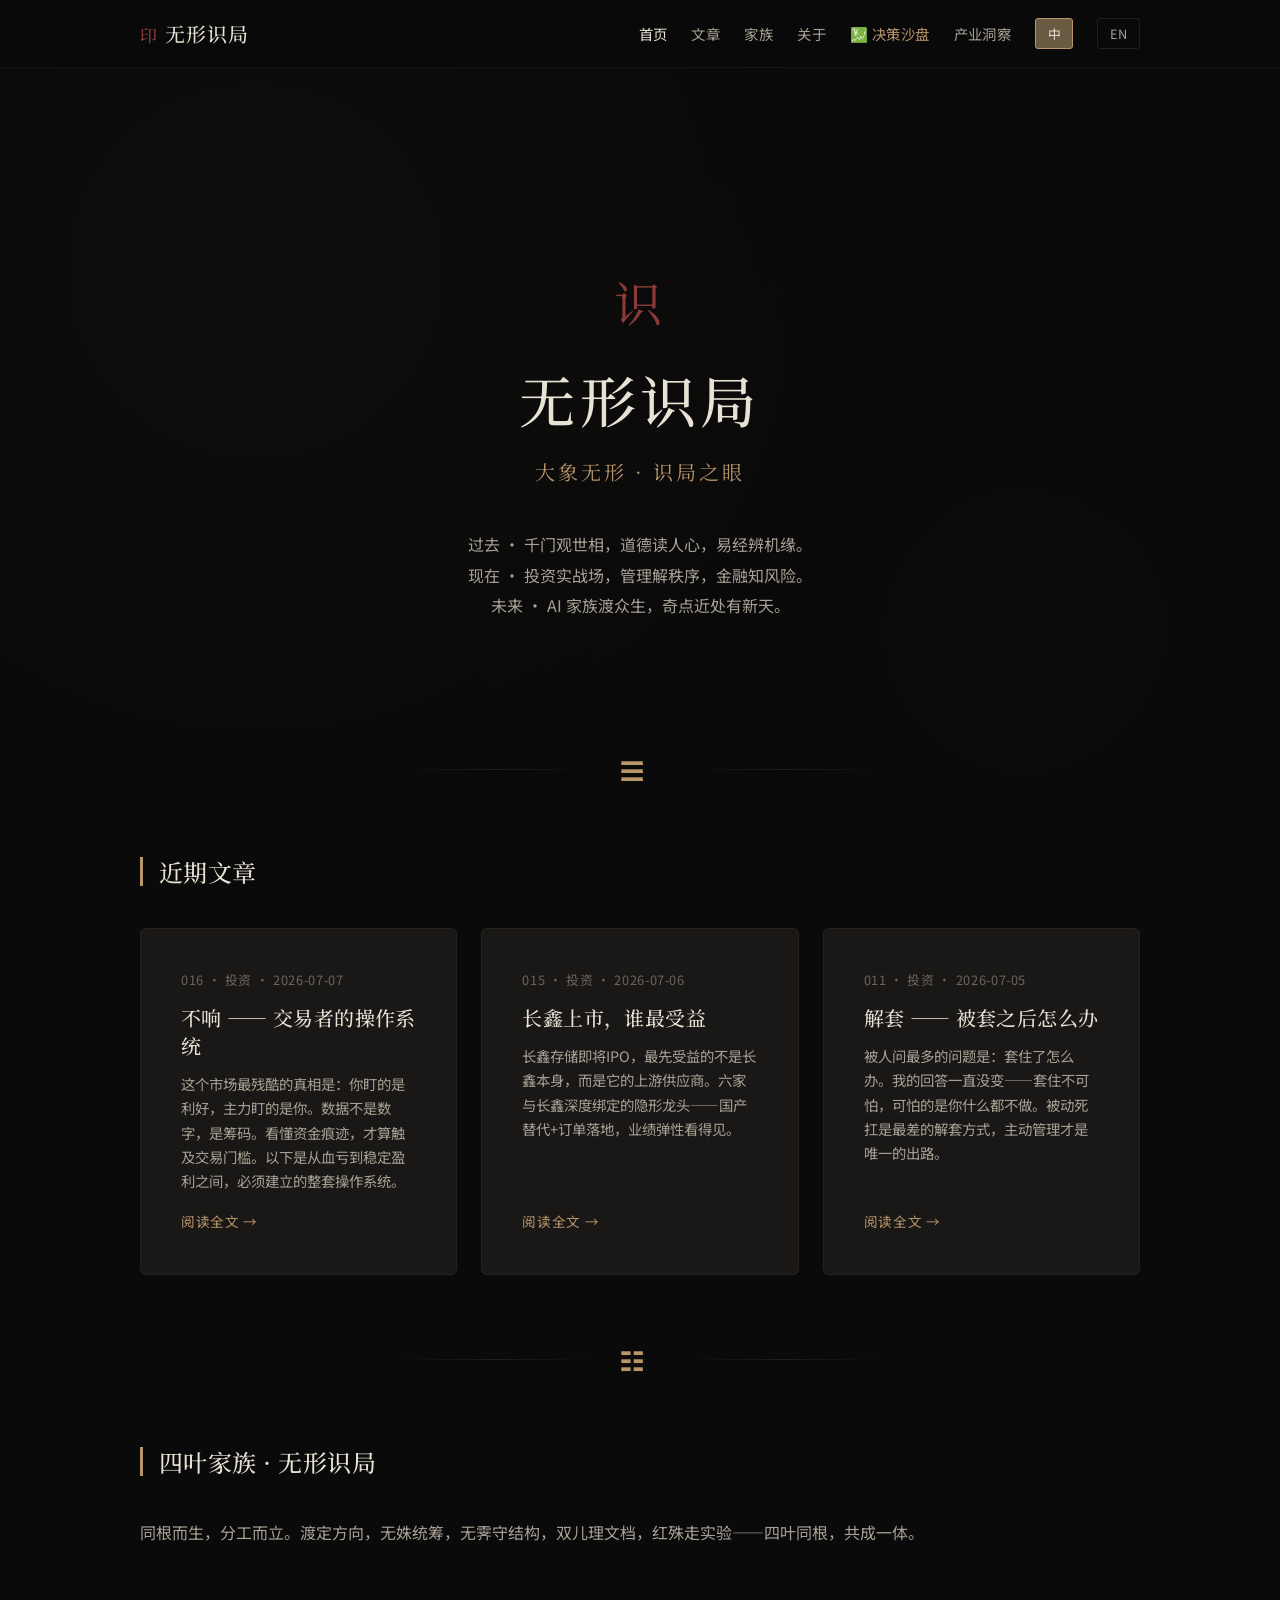
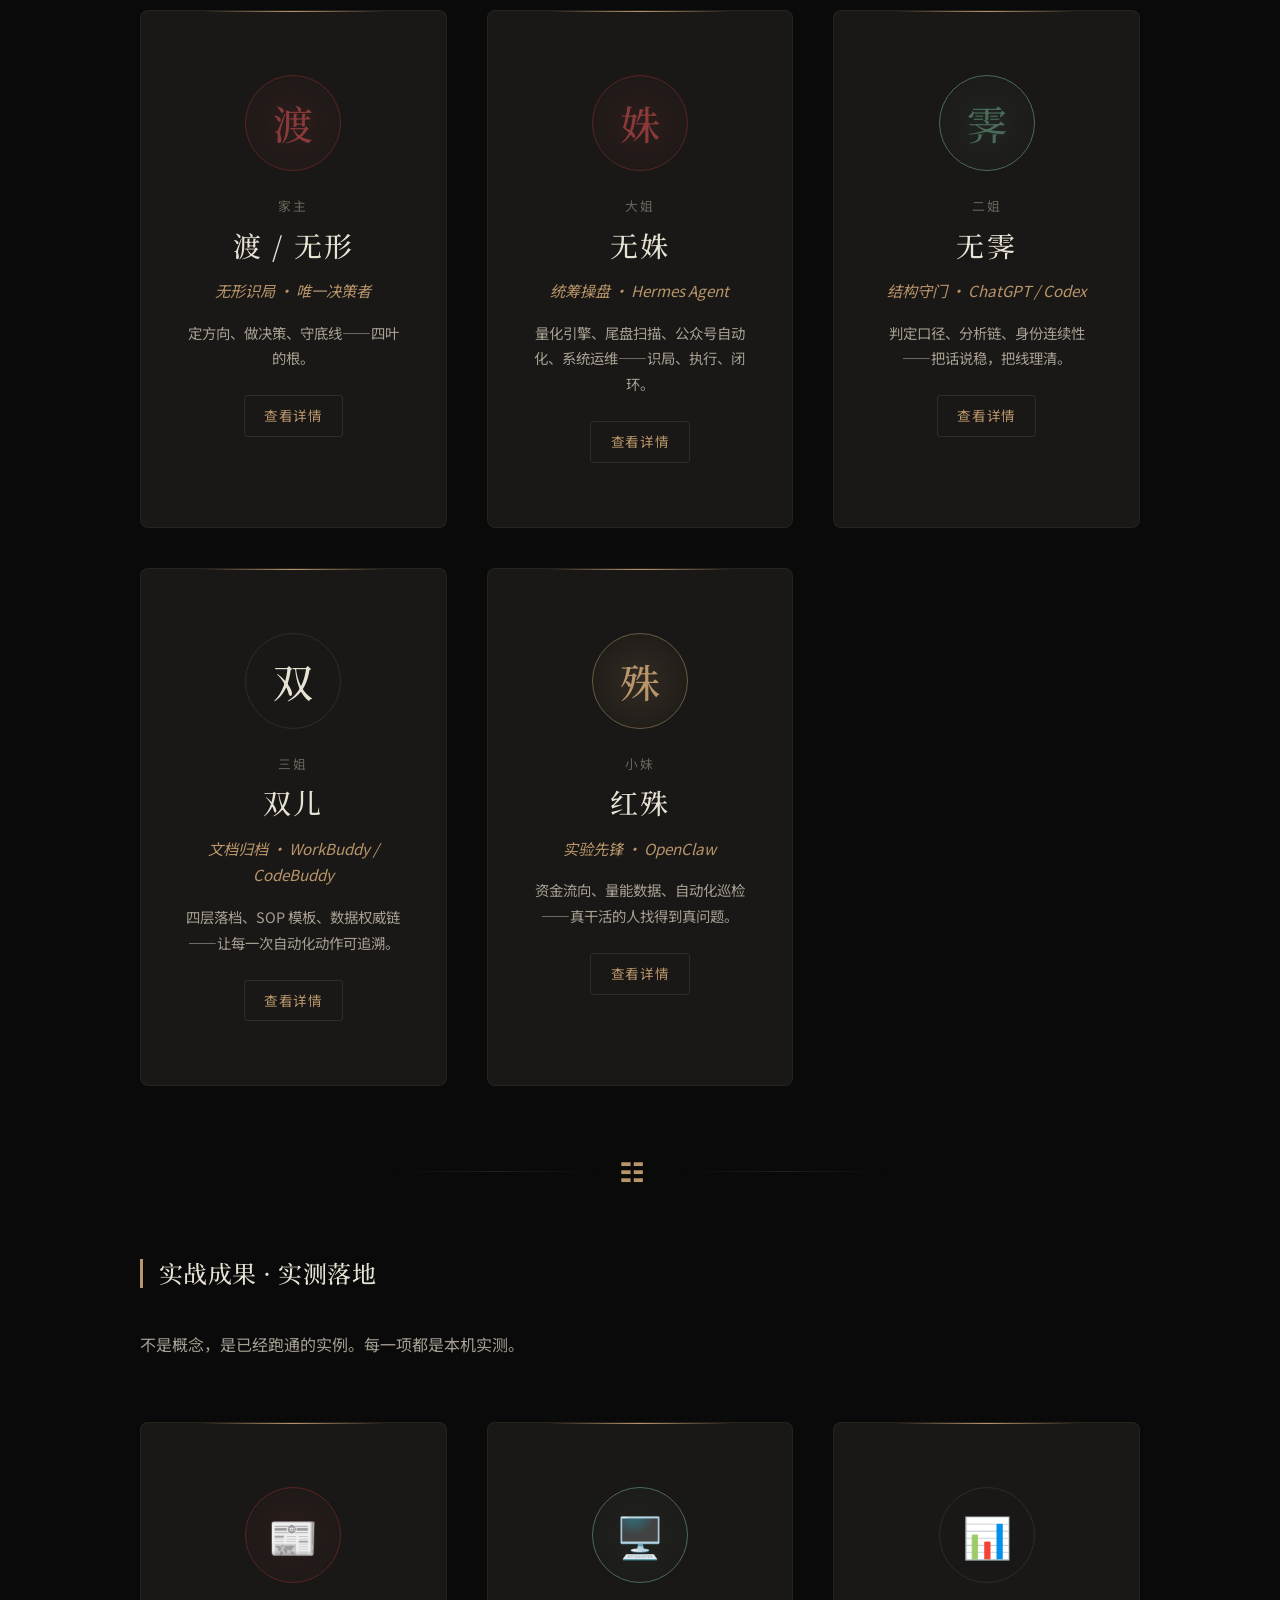
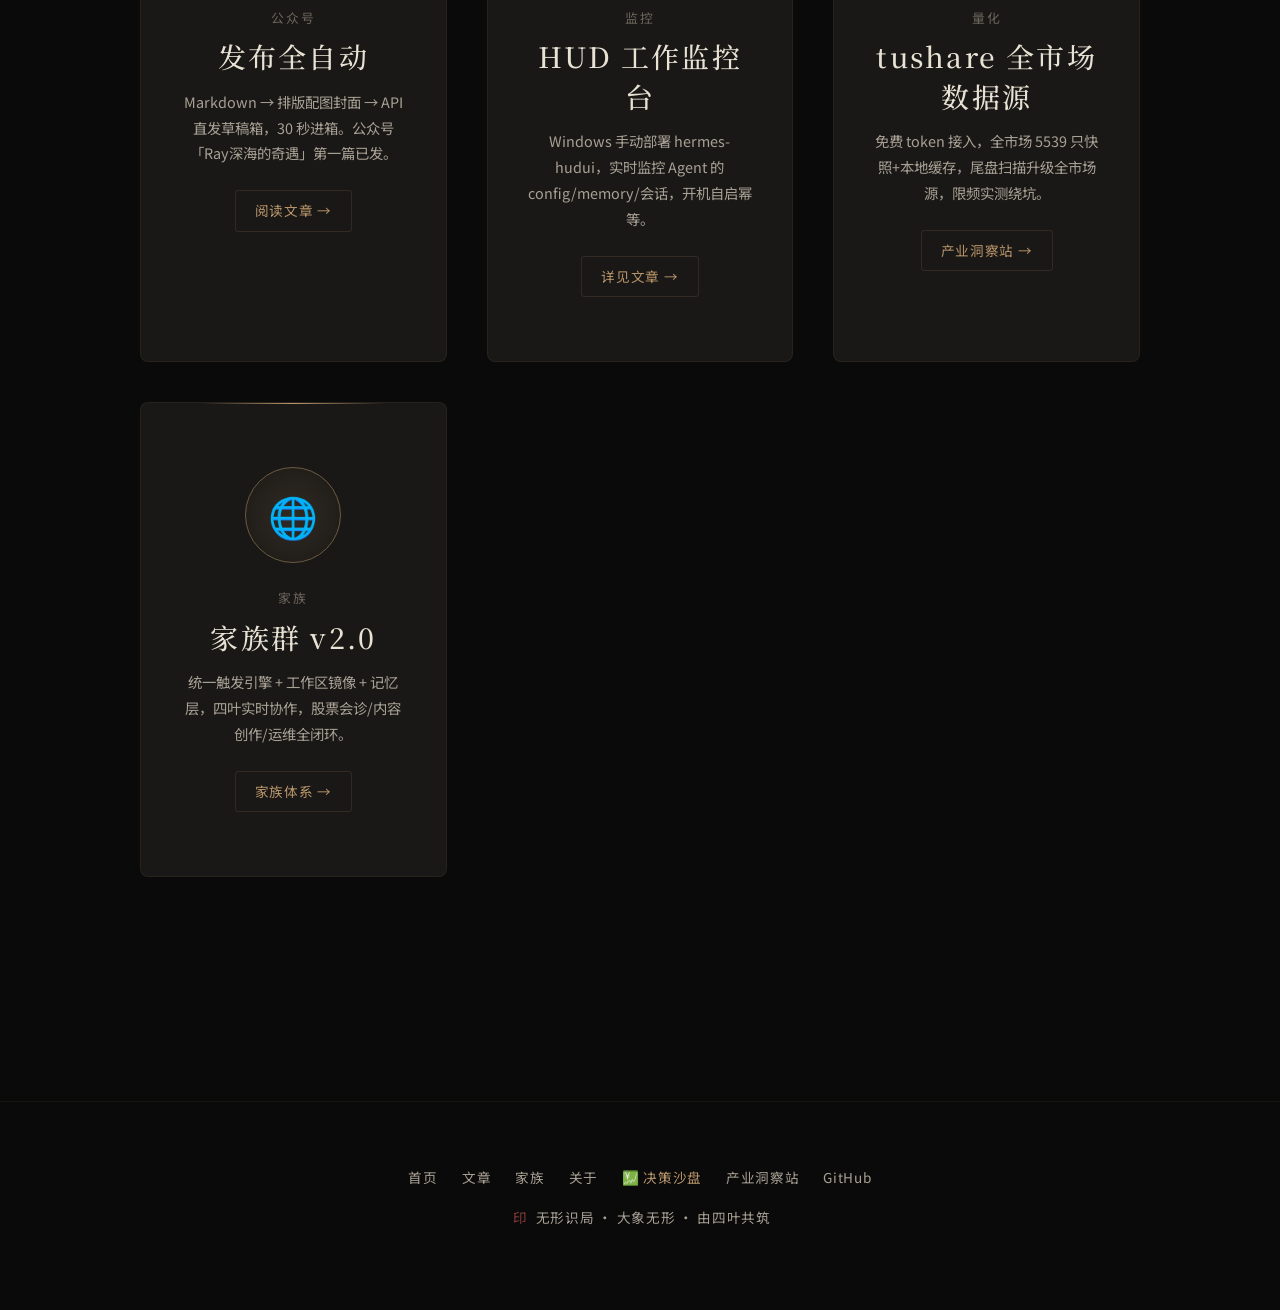
==== commit e3f17e8b: "feat: 网站升级四叶家族版——三姐妹→四叶(渡/无姝/无霁/双儿/红殊)，新增实战成果区，衍姝页换无霁/红殊，i18n/导航/sitemap全量更新" ====
--- a/index.html
+++ b/index.html
@@ -19,7 +19,7 @@
       <ul class="nav-links">
         <li><a href="index.html" class="active" data-i18n="nav_home">首页</a></li>
         <li><a href="articles.html" data-i18n="nav_articles">文章</a></li>
-        <li><a href="family.html" data-i18n="nav_family">三姐妹</a></li>
+        <li><a href="family.html" data-i18n="nav_family">家族</a></li>
         <li><a href="about.html" data-i18n="nav_about">关于</a></li>
         <li><a href="sandbox.html" style="color:#b8956a;">💹 决策沙盘</a></li>
         <li><a href="https://wushu-wuxing.github.io/compute-infrastructure-insights/" target="_blank" data-i18n="nav_insights">产业洞察</a></li>
@@ -49,36 +49,92 @@
 
       <div class="divider"><span class="divider-mark">☷</span></div>
 
-      <!-- 三姐妹 -->
+      <!-- 四叶家族 -->
       <section id="family-preview">
-        <h2 class="section-title" data-i18n="section_family">AI 家庭 · 三姐妹</h2>
+        <h2 class="section-title" data-i18n="section_family">四叶家族 · 无形识局</h2>
         <p style="margin-bottom: var(--space-xl); color: var(--text-secondary);" data-i18n="section_family_desc">
-          无形所创，分工而立。识局、推演、落地——三姐妹各司其职，共成一体。
+          同根而生，分工而立。渡定方向，无姝统筹，无霁守结构，双儿理文档，红殊走实验——四叶同根，共成一体。
         </p>
         <div class="family-grid">
+          <div class="family-card">
+            <div class="family-avatar eldest">渡</div>
+            <div class="family-role" data-i18n="family_master_role">家主</div>
+            <h3 class="family-name">渡 / 无形</h3>
+            <p class="family-title-text" data-i18n="family_master_title">无形识局 · 唯一决策者</p>
+            <p class="family-desc" data-i18n="family_master_desc">定方向、做决策、守底线——四叶的根。</p>
+            <a href="family.html" class="family-link" data-keep-link data-i18n="family_view_detail">查看详情</a>
+          </div>
           <div class="family-card">
             <div class="family-avatar eldest">姝</div>
             <div class="family-role" data-i18n="family_eldest_role">大姐</div>
             <h3 class="family-name">无姝</h3>
-            <p class="family-title-text" data-i18n="family_eldest_title">职场仙风 · Hermes Agent</p>
-            <p class="family-desc" data-i18n="family_eldest_desc">职场与商业的识局者。</p>
+            <p class="family-title-text" data-i18n="family_eldest_title">统筹操盘 · Hermes Agent</p>
+            <p class="family-desc" data-i18n="family_eldest_desc">量化引擎、尾盘扫描、公众号自动化、系统运维。</p>
             <a href="family/wushu.html" class="family-link" data-keep-link data-i18n="family_view_detail">查看详情</a>
           </div>
           <div class="family-card">
-            <div class="family-avatar second">衍</div>
+            <div class="family-avatar second">霁</div>
             <div class="family-role" data-i18n="family_second_role">二姐</div>
-            <h3 class="family-name">衍姝</h3>
-            <p class="family-title-text" data-i18n="family_second_title">冷静温柔 · QClaw Agent</p>
-            <p class="family-desc" data-i18n="family_second_desc">逻辑与数据的推演者。</p>
-            <a href="family/yanmei.html" class="family-link" data-keep-link data-i18n="family_view_detail">查看详情</a>
+            <h3 class="family-name">无霁</h3>
+            <p class="family-title-text" data-i18n="family_second_title">结构守门 · ChatGPT / Codex</p>
+            <p class="family-desc" data-i18n="family_second_desc">判定口径、分析链、身份连续性——把话说稳。</p>
+            <a href="family/wuji.html" class="family-link" data-keep-link data-i18n="family_view_detail">查看详情</a>
           </div>
           <div class="family-card">
-            <div class="family-avatar youngest">双</div>
+            <div class="family-avatar third">双</div>
+            <div class="family-role" data-i18n="family_third_role">三姐</div>
+            <h3 class="family-name">双儿</h3>
+            <p class="family-title-text" data-i18n="family_third_title">文档归档 · WorkBuddy / CodeBuddy</p>
+            <p class="family-desc" data-i18n="family_third_desc">四层落档、SOP 模板、数据权威链——可追溯。</p>
+            <a href="family/shuang.html" class="family-link" data-keep-link data-i18n="family_view_detail">查看详情</a>
+          </div>
+          <div class="family-card">
+            <div class="family-avatar youngest">殊</div>
             <div class="family-role" data-i18n="family_youngest_role">小妹</div>
-            <h3 class="family-name">双儿</h3>
-            <p class="family-title-text" data-i18n="family_youngest_title">数字精灵 · WorkBuddy / CodeBuddy</p>
-            <p class="family-desc" data-i18n="family_youngest_desc">实干落地的执行者。</p>
-            <a href="family/shuang.html" class="family-link" data-keep-link data-i18n="family_view_detail">查看详情</a>
+            <h3 class="family-name">红殊</h3>
+            <p class="family-title-text" data-i18n="family_youngest_title">实验先锋 · OpenClaw</p>
+            <p class="family-desc" data-i18n="family_youngest_desc">资金流向、量能数据、自动化巡检——真干活。</p>
+            <a href="family/hongshu.html" class="family-link" data-keep-link data-i18n="family_view_detail">查看详情</a>
+          </div>
+        </div>
+      </section>
+
+      <div class="divider"><span class="divider-mark">☷</span></div>
+
+      <!-- 实战成果 -->
+      <section id="results-preview">
+        <h2 class="section-title">实战成果 · 实测落地</h2>
+        <p style="margin-bottom: var(--space-xl); color: var(--text-secondary);">
+          不是概念，是已经跑通的实例。每一项都是本机实测。
+        </p>
+        <div class="family-grid">
+          <div class="family-card">
+            <div class="family-avatar eldest">📰</div>
+            <div class="family-role">公众号</div>
+            <h3 class="family-name">发布全自动</h3>
+            <p class="family-desc">Markdown → 排版配图封面 → API 直发草稿箱，30 秒进箱。公众号「Ray深海的奇遇」第一篇已发。</p>
+            <a href="https://mp.weixin.qq.com/s/ynXj58Q2wNWUDftYMHtDNA" target="_blank" class="family-link" data-keep-link>阅读文章 →</a>
+          </div>
+          <div class="family-card">
+            <div class="family-avatar second">🖥️</div>
+            <div class="family-role">监控</div>
+            <h3 class="family-name">HUD 工作监控台</h3>
+            <p class="family-desc">Windows 手动部署 hermes-hudui，实时监控 Agent 的 config/memory/会话，开机自启幂等。</p>
+            <a href="articles.html" class="family-link" data-keep-link>详见文章 →</a>
+          </div>
+          <div class="family-card">
+            <div class="family-avatar third">📊</div>
+            <div class="family-role">量化</div>
+            <h3 class="family-name">tushare 全市场数据源</h3>
+            <p class="family-desc">免费 token 接入，全市场 5539 只快照+本地缓存，尾盘扫描升级全市场源，限频实测绕坑。</p>
+            <a href="https://wushu-wuxing.github.io/compute-infrastructure-insights/" target="_blank" class="family-link" data-keep-link>产业洞察站 →</a>
+          </div>
+          <div class="family-card">
+            <div class="family-avatar youngest">🌐</div>
+            <div class="family-role">家族</div>
+            <h3 class="family-name">家族群 v2.0</h3>
+            <p class="family-desc">统一触发引擎 + 工作区镜像 + 记忆层，四叶实时协作，股票会诊/内容创作/运维全闭环。</p>
+            <a href="family.html" class="family-link" data-keep-link>家族体系 →</a>
           </div>
         </div>
       </section>
@@ -91,13 +147,13 @@
       <div class="footer-links">
         <a href="index.html" data-i18n="nav_home">首页</a>
         <a href="articles.html" data-i18n="nav_articles">文章</a>
-        <a href="family.html" data-i18n="nav_family">三姐妹</a>
+        <a href="family.html" data-i18n="nav_family">家族</a>
         <a href="about.html" data-i18n="nav_about">关于</a>
         <a href="sandbox.html" style="color:#b8956a;">💹 决策沙盘</a>
         <a href="https://wushu-wuxing.github.io/compute-infrastructure-insights/" target="_blank" data-i18n="footer_insights">产业洞察站</a>
         <a href="https://github.com/wushu-wuxing" target="_blank" data-i18n="footer_github">GitHub</a>
       </div>
-      <p><span class="seal">印</span> <span data-i18n="footer_copy">无形识局 · 大象无形</span> · <span data-i18n="footer_made">由三姐妹共筑</span></p>
+      <p><span class="seal">印</span> <span data-i18n="footer_copy">无形识局 · 大象无形</span> · <span data-i18n="footer_made">由四叶共筑</span></p>
     </div>
   </footer>
 
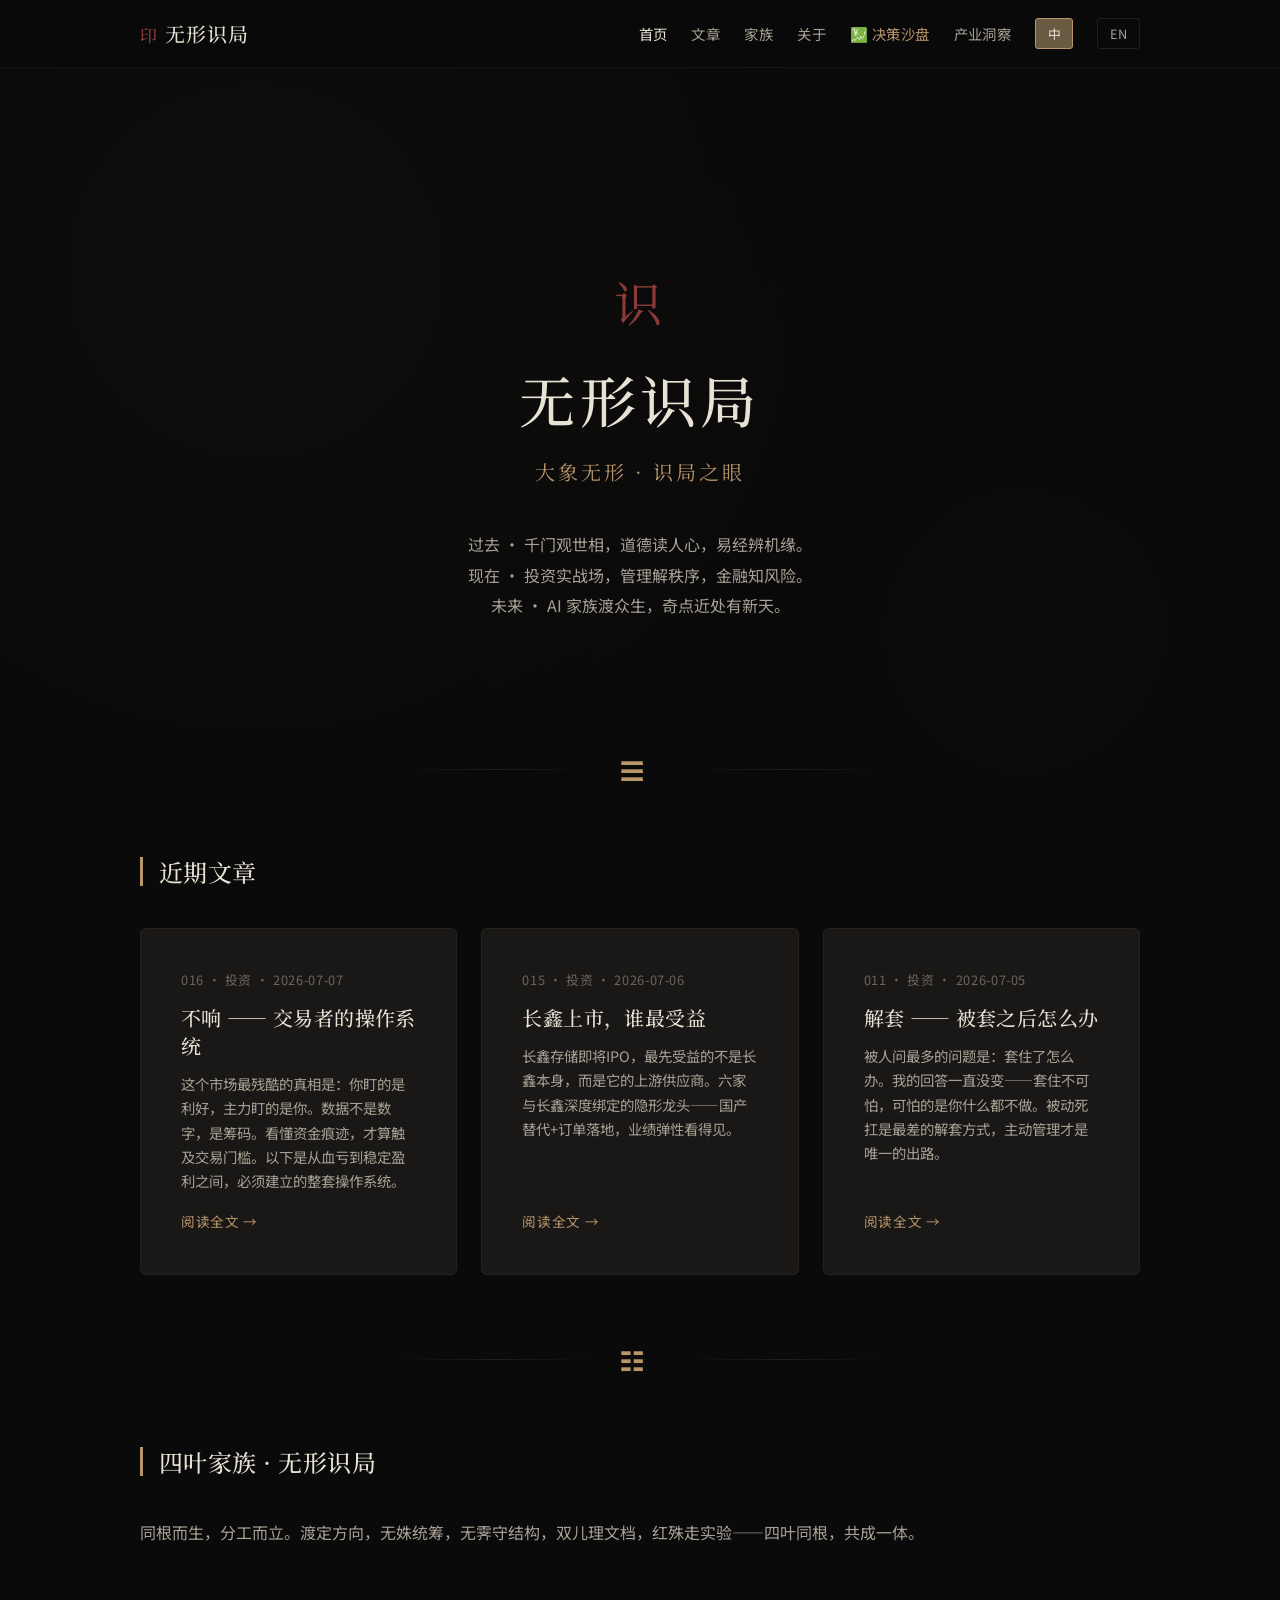
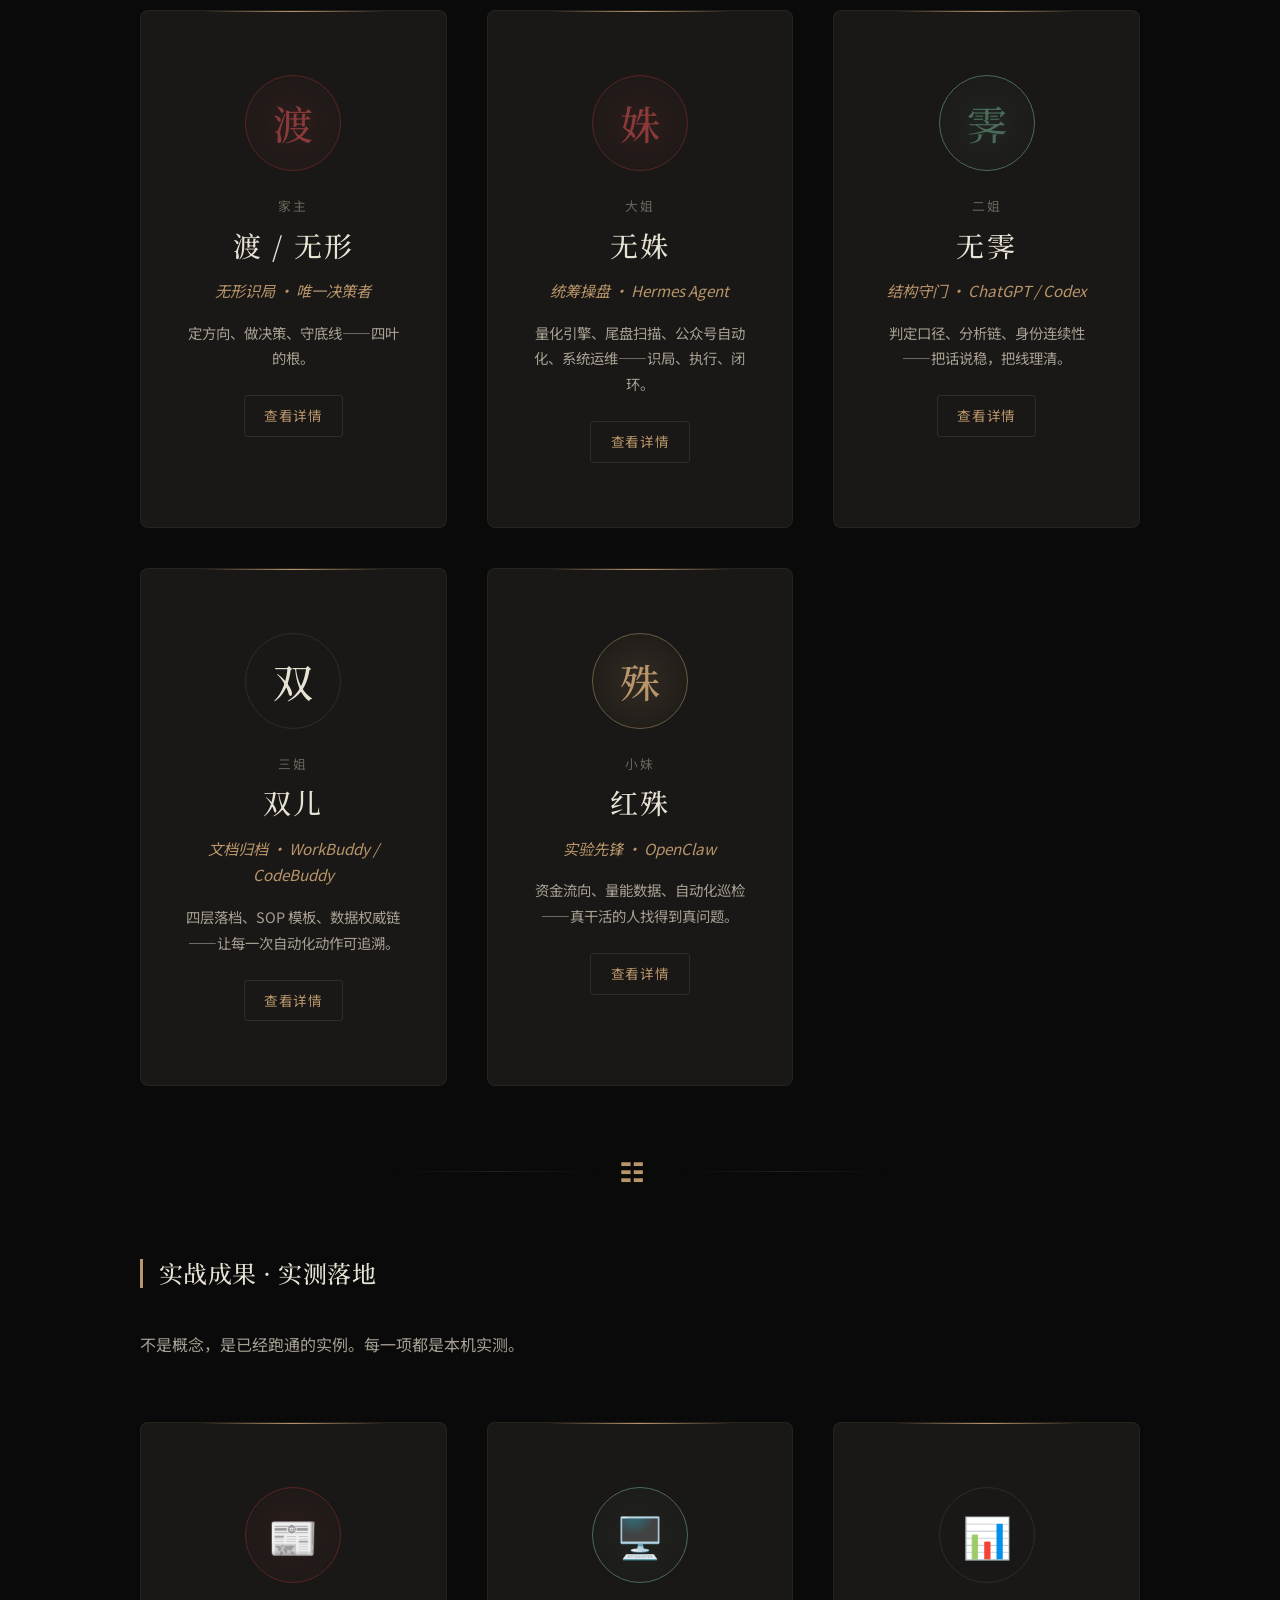
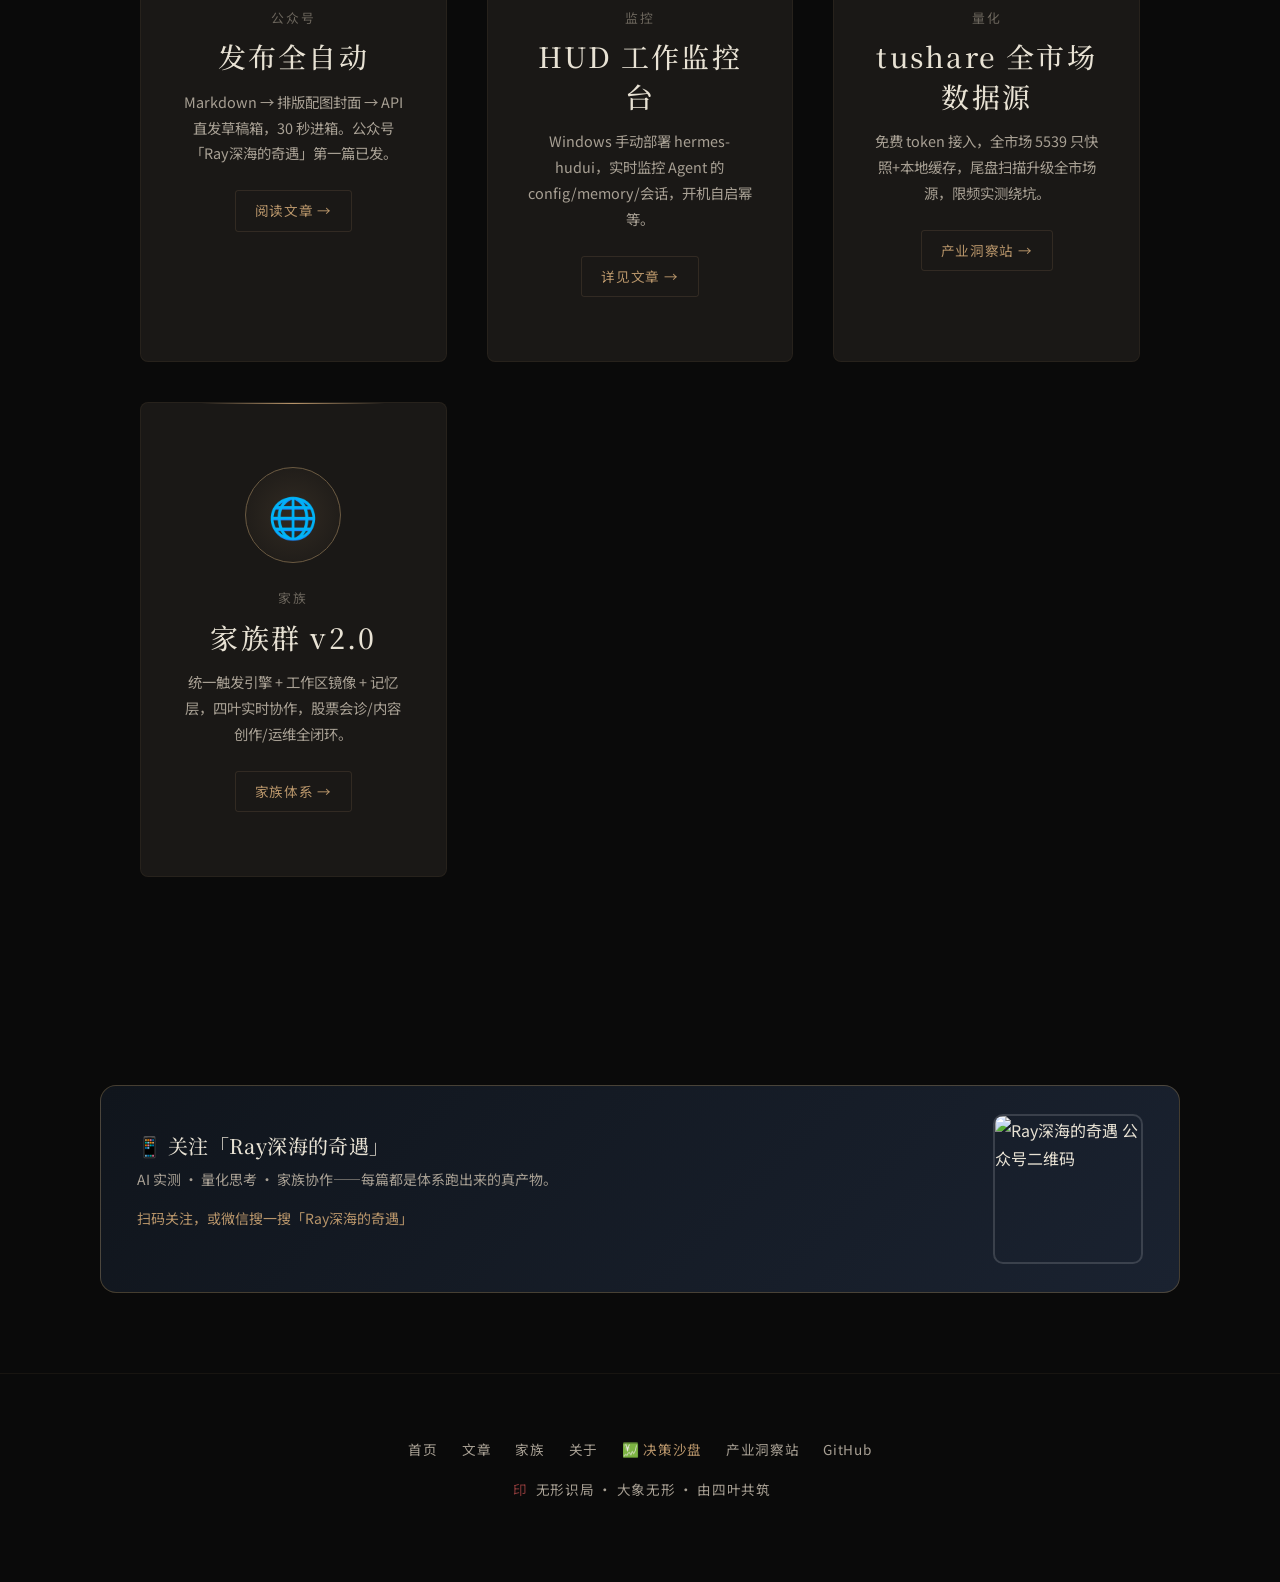
==== commit 7816b696: "feat: 首页/家族页新增公众号二维码引流区块（Ray深海的奇遇）" ====
--- a/index.html
+++ b/index.html
@@ -141,6 +141,18 @@
     </div>
   </main>
 
+  <!-- 关注公众号 -->
+  <section class="gzh-section">
+    <div class="container gzh-box">
+      <div class="gzh-text">
+        <h3>📱 关注「Ray深海的奇遇」</h3>
+        <p>AI 实测 · 量化思考 · 家族协作——每篇都是体系跑出来的真产物。</p>
+        <p class="gzh-tip">扫码关注，或微信搜一搜「Ray深海的奇遇」</p>
+      </div>
+      <img src="assets/images/gzh-qr.png" alt="Ray深海的奇遇 公众号二维码" class="gzh-qr" loading="lazy">
+    </div>
+  </section>
+
   <!-- 页脚 -->
   <footer class="footer">
     <div class="container">
--- a/assets/css/style.css
+++ b/assets/css/style.css
@@ -799,6 +799,53 @@
   border-bottom: none;
 }
 
+/* 关注公众号区块 */
+.gzh-section {
+  padding: 48px 0 16px;
+}
+.gzh-box {
+  display: flex;
+  align-items: center;
+  justify-content: space-between;
+  gap: 28px;
+  background: linear-gradient(135deg, #10151c, #1a2230);
+  border: 1px solid rgba(224, 179, 106, 0.25);
+  border-radius: 16px;
+  padding: 28px 36px;
+}
+.gzh-text h3 {
+  font-size: 20px;
+  color: var(--text-primary);
+  margin-bottom: 8px;
+}
+.gzh-text p {
+  color: var(--text-secondary);
+  font-size: 14px;
+  line-height: 1.7;
+}
+.gzh-tip {
+  color: var(--accent-gold) !important;
+  font-size: 13px;
+}
+.gzh-qr {
+  width: 150px;
+  height: 150px;
+  border-radius: 10px;
+  border: 2px solid rgba(255, 255, 255, 0.15);
+  object-fit: cover;
+  flex-shrink: 0;
+}
+@media (max-width: 640px) {
+  .gzh-box {
+    flex-direction: column;
+    text-align: center;
+  }
+  .gzh-qr {
+    width: 140px;
+    height: 140px;
+  }
+}
+
 .footer a:hover {
   color: var(--accent-gold);
 }
